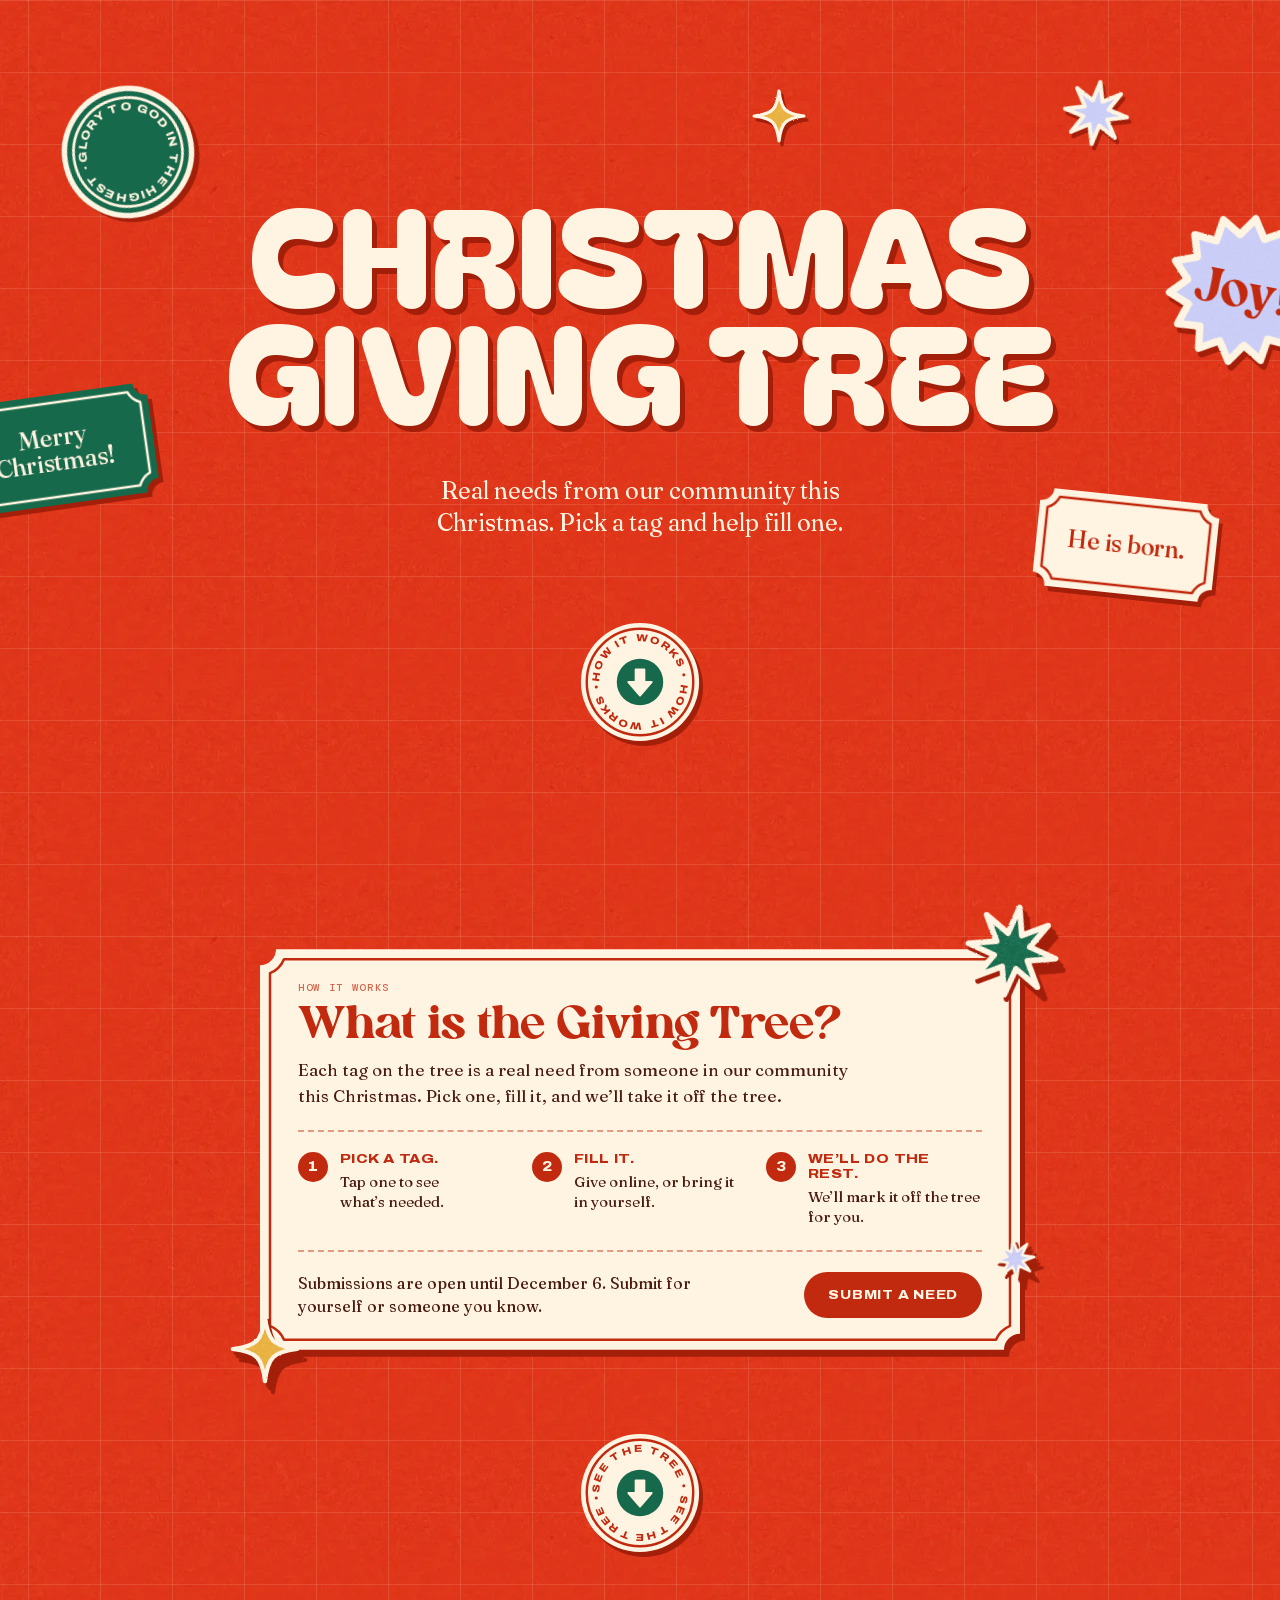
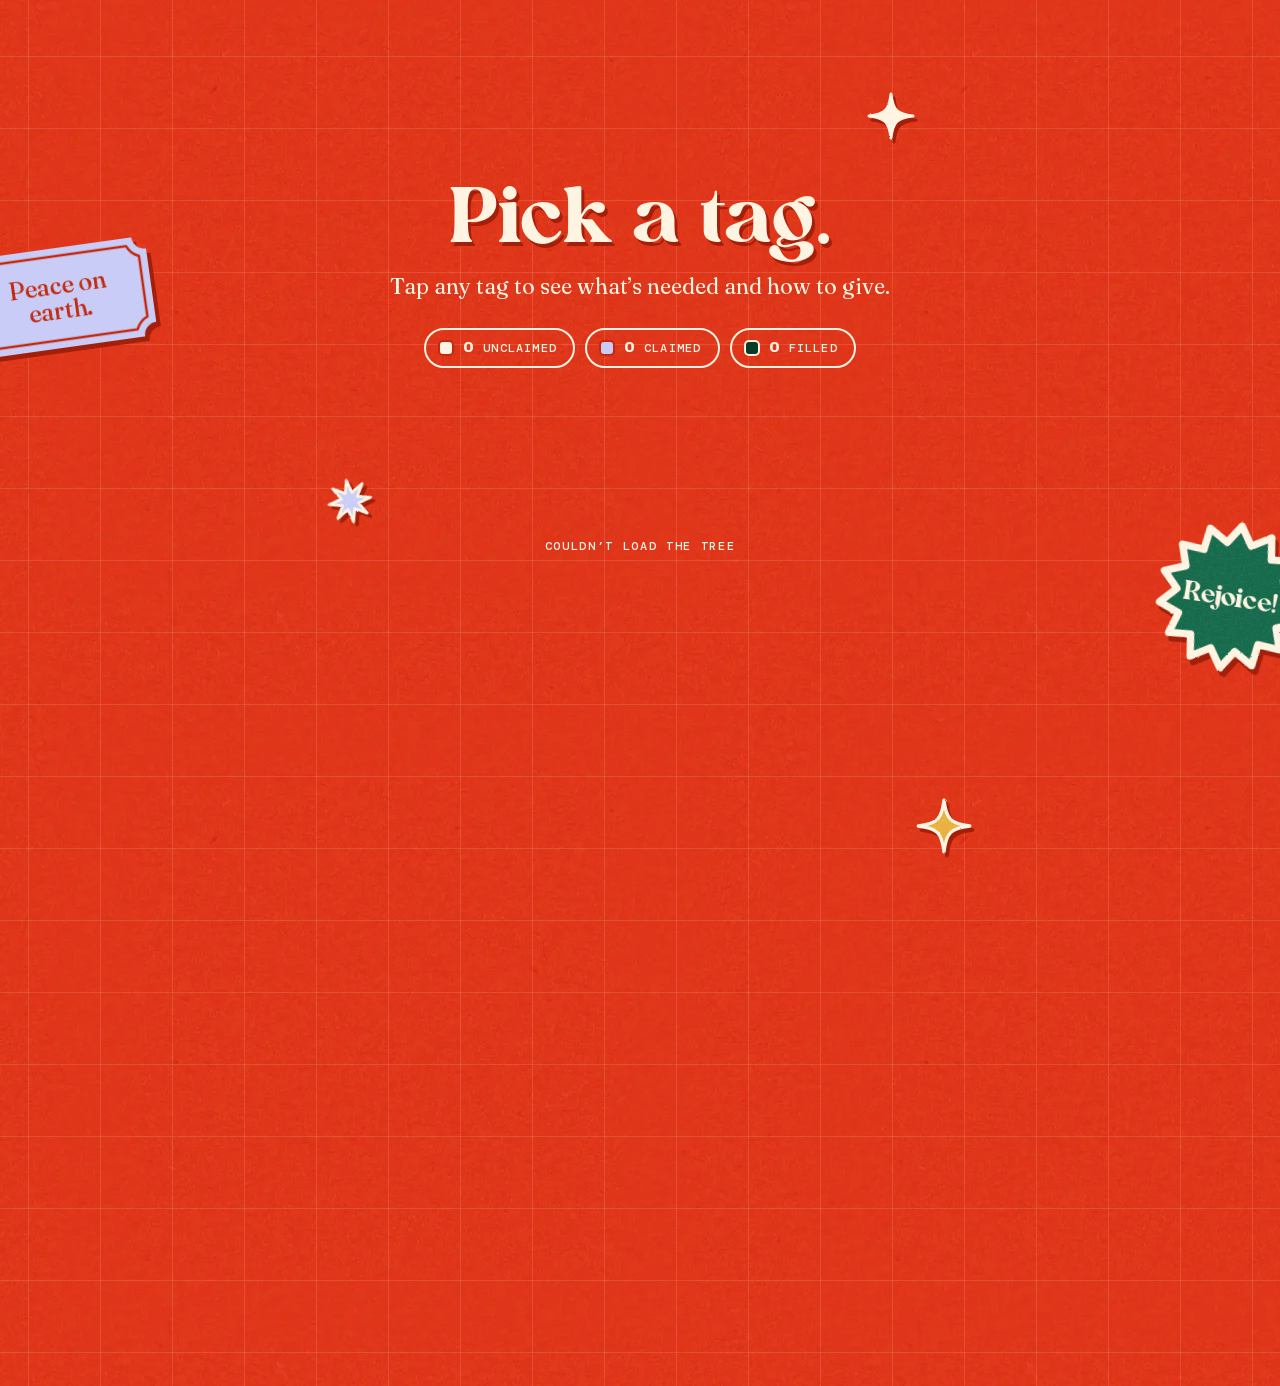
==== index.html @ 9c63b61e "TV: add a second QR code for submitting a need submit.html opens the tags view with the submission f" ====
<!doctype html>
<html lang="en">
<head>
<meta charset="utf-8">
<meta name="viewport" content="width=device-width,initial-scale=1">
<title>Christmas Giving Tree</title>
<!-- the hero's title font first, and an early handshake with the sheet's server -->
<link rel="preload" href="fonts/BagelFatOne-400.woff2" as="font" type="font/woff2" crossorigin>
<link rel="preconnect" href="https://script.google.com">
<link rel="preconnect" href="https://script.googleusercontent.com" crossorigin>
<link rel="stylesheet" href="fonts/fonts.css">
<style>
:root{
  --red:#E0361A; --red-deep:#A31F0A; --red-ink:#C22A0F;
  --cream:#FFF4E2; --lav:#C9CCF6; --gold:#E8B03E; --ink:#4A1A10;
  --pine:#17694B; --pine-lite:#2E8E65; --pine-deep:#0B3A2A;
  --display:'Bagel Fat One',system-ui,sans-serif;
  --wide:'Archivo',system-ui,sans-serif;
  --serif:'Fraunces',Georgia,serif;
  --mono:'DM Mono',ui-monospace,Menlo,monospace;
}
*{box-sizing:border-box;margin:0;padding:0}
html{background:var(--red);overflow-x:clip}
/* the paper grain is baked into the red tile, so phones don't blend a page-tall layer on every scroll */
body{position:relative;overflow-x:clip;color:var(--cream);font-family:var(--serif);-webkit-font-smoothing:antialiased;background:var(--red) url(tex/paper-red.webp) 0 0/750px 750px}
body::before{content:'';position:absolute;inset:0;pointer-events:none;
  background-image:linear-gradient(rgba(255,226,200,.14) 1px,transparent 1px),linear-gradient(90deg,rgba(255,226,200,.14) 1px,transparent 1px);
  background-size:72px 72px;background-position:center top}
button{font:inherit;color:inherit}
.lede,.sec-head .help,.how h2,.card h2{text-wrap:balance}
.how>p,.ask p,.card p,.steps p{text-wrap:pretty}
.wrap{position:relative;z-index:1;max-width:980px;margin:0 auto;padding:22px 16px 40px}

/* header */
.sec{display:flex;flex-direction:column;justify-content:center;min-height:var(--sec,720px)}
/* the strip under the site header when the next section is in place stays clear of this section's arrow */
#s1,#s2{padding-bottom:72px}
.tree-sec{min-height:0;justify-content:flex-start;padding-top:clamp(56px,10vh,96px);padding-bottom:clamp(80px,14vh,150px)}
.head{position:relative;text-align:center;padding:0}
.hero{padding-top:clamp(84px,12vh,128px);min-height:calc(var(--sec,720px) + 36px)}   /* the first screen, less a peek of the next */
.title{position:relative;display:inline-block}
h1{font:400 clamp(54px,11vw,136px)/.86 var(--display);letter-spacing:.005em;text-transform:uppercase;text-shadow:5px 6px 0 var(--red-deep)}
h1 > span{display:block}
.lede{max-width:540px;margin:clamp(30px,5vh,48px) auto 0;font:400 24px/1.35 var(--serif);font-variation-settings:'opsz' 36;color:var(--cream)}
.bar{display:flex;flex-wrap:wrap;gap:10px;justify-content:center;align-items:center;margin:0 0 6px}
.chips{display:flex;flex-wrap:wrap;justify-content:center;gap:10px}
.chip{display:inline-flex;align-items:center;gap:9px;height:40px;padding:0 16px 0 12px;border-radius:999px;
  border:2px solid var(--cream);background:transparent;cursor:pointer;
  font:500 12px/1 var(--mono);letter-spacing:.1em;text-transform:uppercase;transition:background .15s,color .15s}
.chip b{font:800 15px/1 var(--wide);font-stretch:110%;letter-spacing:0;font-variant-numeric:tabular-nums}
.chip i{width:16px;height:16px;border-radius:5px;border:2px solid var(--red-ink);background:var(--cream)}
.chip i.claimed{background:var(--lav)}
.chip i.filled{background:var(--pine-deep);border-color:var(--cream)}
.chip[aria-pressed=true]{background:var(--cream);color:var(--red-ink)}
.chip[aria-pressed=true] i.filled{border-color:var(--cream)}
.chip:focus-visible,.tag:focus-visible,.btn:focus-visible,.x:focus-visible{outline:3px solid var(--lav);outline-offset:3px}

.how{position:relative;max-width:760px;margin:0 auto;padding:34px 38px 32px;color:var(--ink);background-size:100% 100%;filter:drop-shadow(5px 7px 0 var(--red-deep))}
.how .eyebrow{font:500 10.5px/1 var(--mono);letter-spacing:.16em;text-transform:uppercase;color:var(--red-ink);opacity:.7}
.how h2{margin:12px 0 10px;font:400 clamp(32px,7.5vw,46px)/.9 'Allenoire',var(--display);letter-spacing:-.01em;font-variant-ligatures:none;color:var(--red-ink)}
.how>p{max-width:560px;font:400 17px/1.5 var(--serif);font-variation-settings:'opsz' 18}
.steps{list-style:none;display:grid;grid-template-columns:repeat(3,1fr);gap:18px;margin-top:22px;padding-top:20px;border-top:2px dashed rgba(194,42,15,.45)}
.ask{display:flex;align-items:center;justify-content:space-between;gap:20px;margin-top:22px;padding-top:20px;border-top:2px dashed rgba(194,42,15,.45)}
.ask p{max-width:430px;font:400 16px/1.4 var(--serif);font-variation-settings:'opsz' 16}
.steps li{display:flex;gap:12px;align-items:flex-start}
.steps b{flex:none;width:30px;height:30px;border-radius:50%;display:grid;place-items:center;background:var(--red-ink);color:var(--cream);font:800 14px/1 var(--wide);font-stretch:112%}
.steps h3{font:800 13px/1.15 var(--wide);font-stretch:118%;letter-spacing:.03em;text-transform:uppercase;color:var(--red-ink)}
.steps p{margin-top:5px;font:400 15px/1.35 var(--serif);font-variation-settings:'opsz' 14}
.next{display:block;flex:none;width:124px;height:124px;margin:clamp(44px,9vh,92px) auto 0;padding:0;border:0;border-radius:50%;background:none;cursor:pointer;
  filter:drop-shadow(4px 5px 0 var(--red-deep));transition:transform .25s cubic-bezier(.3,1.6,.5,1)}
.next:hover{transform:scale(1.07) rotate(-4deg)}
.next:focus-visible{outline:3px solid var(--lav);outline-offset:5px}
.next svg{display:block;width:100%;height:100%;overflow:visible}
.next .ring{transform-box:view-box;transform-origin:50% 50%;animation:spin 26s linear infinite}
.next .dn{animation:bob 1.6s ease-in-out infinite alternate}
.next text{font-family:var(--wide);font-weight:800;font-stretch:118%;font-size:10.5px;letter-spacing:.08em;fill:var(--red-ink)}
@keyframes bob{from{transform:translateY(-3px)}to{transform:translateY(4px)}}
@keyframes spin{to{transform:rotate(360deg)}}
@media (prefers-reduced-motion:reduce){.next .ring,.next .dn{animation:none}}
.sec-head{text-align:center;margin-bottom:26px}
.sec-head .help{margin-top:14px;font:400 22px/1.35 var(--serif);font-variation-settings:'opsz' 30;color:var(--cream)}
.sec-head h2{font:400 clamp(46px,8.4vw,78px)/.9 'Allenoire',var(--display);color:var(--cream);text-shadow:3px 4px 0 var(--red-deep);font-variant-ligatures:common-ligatures}
.bar{margin:0 0 30px}
.pill-btn{border:0;cursor:pointer;font:inherit;display:inline-flex;align-items:center;justify-content:center;height:46px;padding:0 24px;border-radius:999px;background:var(--red-ink);color:var(--cream);text-decoration:none;white-space:nowrap;
  font-family:var(--wide);font-weight:800;font-stretch:118%;font-size:12.5px;letter-spacing:.06em;text-transform:uppercase;transition:transform .15s}
.pill-btn:hover{transform:translateY(-1px)}
.pill-btn:focus-visible{outline:3px solid var(--red-ink);outline-offset:3px}
.sec{position:relative}
.stk{position:absolute;z-index:3;pointer-events:none;--k:1;transform:rotate(var(--r,0deg)) scale(var(--k));animation:floaty var(--fd,7s) ease-in-out var(--fl,0s) infinite alternate;filter:drop-shadow(4px 5px 0 var(--red-deep))}
.stk.tk{text-transform:none;text-shadow:none;display:flex;align-items:center;justify-content:center;text-align:center;padding:0 24px;background-size:100% 100%;color:var(--red-ink);
  font:500 25px/1.02 var(--serif);font-variation-settings:'opsz' 72;letter-spacing:-.01em}
.stk svg{display:block;overflow:visible}
.stk.b text{font-family:'Allenoire',var(--display);font-size:46px;text-anchor:middle}
.stk.c text{font-family:var(--wide);font-weight:800;font-stretch:118%;font-size:12.5px;letter-spacing:.06em}
.stk.s8,.stk.s4{animation-name:twinkle;filter:drop-shadow(3px 4px 0 var(--red-deep))}
.stk.s8 svg,.stk.s4 svg{width:var(--w);height:var(--w)}
@keyframes twinkle{from{transform:rotate(calc(var(--r,0deg) - 8deg)) scale(calc(var(--k) * .9))}to{transform:rotate(calc(var(--r,0deg) + 8deg)) scale(var(--k))}}
@keyframes floaty{from{transform:rotate(calc(var(--r,0deg) - 2.2deg)) scale(var(--k))}to{transform:rotate(calc(var(--r,0deg) + 2.2deg)) scale(var(--k))}}
/* collage around the title, positioned against the title block */
.k-merry{left:-13%;bottom:-66%}
.k-glory{left:-22%;top:6%}
.k-sp1{right:-6%;top:-50%}
.k-sp2{right:30%;top:-44%}
.k-born{right:-12%;bottom:-64%}
.k-joy{right:-20%;bottom:-36%}
.k-h1{right:-40px;top:-46px}
.k-h2{left:-30px;bottom:-34px}
.k-h3{right:-16px;bottom:70px}
.k-t1{right:21%;top:-6px}
.k-t2{left:17%;top:380px}
.k-t3{right:15%;top:700px}
.k-peace{left:3%;top:150px}
.k-rejoice{right:5%;top:420px}
@media (max-width:1239px){.title .stk{--k:.78}.k-glory{left:-19%}.k-joy{right:-23%}}
/* wide screens: stickers run off the edges of the page */
@media (min-width:1240px){
  .k-merry{left:calc(50% - 50vw - 46px);top:auto;bottom:-34%}
  .k-glory{left:calc(50% - 50vw + 60px);top:-46%}
  .k-sp1{right:calc(50% - 50vw + 150px);top:-48%}
  .k-joy{right:calc(50% - 50vw - 42px);top:8%;bottom:auto}
  .k-born{right:calc(50% - 50vw + 64px);bottom:-72%}
  .k-peace{left:calc(50% - 50vw - 34px)}
  .k-rejoice{right:calc(50% - 50vw - 30px)}
}
@media (min-width:1600px){.stk{--k:1.18}}
@media (max-width:879px){.stk.wide{display:none}}
.stk.mo{display:none}
/* phones and tablets: shapes only around the title (the word stickers crowd the intro below ~1240px),
   and the arrow sits at the foot of the screen */
@media (max-width:1239px){
  .title .stk:not(.mo){display:none} .stk.mo{display:block;--k:1}
  .hero{padding-top:84px;justify-content:flex-start}
  .hero .head{margin:auto 0;padding-bottom:8px}
  .hero .next{margin:32px auto 14px}
  .p-star{right:-30px;top:-92px}
  .p-spark{left:0;top:-58px}
  .p-burst{left:-58px;bottom:76px}     /* level with the arrow, half off the left edge */
  .p-glint{right:14px;bottom:172px}
  .p-dot{right:74px;bottom:98px}
}
@media (max-width:620px){
  .stk{--k:.6}.stk:not(.m){display:none}
  .stk.mo{display:block;--k:1}
}
@media (prefers-reduced-motion:reduce){.stk{animation:none}}
/* stage */
.stage{position:relative;margin:0 auto;width:100%}
@media (min-width:1040px){.stage{width:min(1240px,100vw - 48px);margin-left:calc(50% - min(620px,50vw - 24px))}}
.lg .tag .in{padding:15px 20px 11px}
.lg .tag .txt{padding:0 22px}
.lg .tag .amt{font-size:14px;padding:6px 11px;right:-14px;top:-15px}
.stage svg.tree{position:absolute;inset:0;overflow:visible;filter:drop-shadow(6px 8px 0 var(--red-deep))}
.load{position:absolute;left:0;right:0;top:140px;text-align:center;font:500 12px var(--mono);letter-spacing:.14em;text-transform:uppercase}
.load.empty{top:60%;left:50%;right:auto;translate:-50% 0;width:max-content;max-width:86%;padding:12px 22px 10px;border-radius:999px;background:var(--cream);color:var(--red-ink);box-shadow:4px 5px 0 var(--red-deep);
  font:400 clamp(20px,3.4vw,28px)/1.05 'Allenoire',var(--display);letter-spacing:0;text-transform:none;font-variant-ligatures:none}
.tag{position:absolute;z-index:2;width:var(--tw);height:var(--th);border:0;background:none center/100% 100% no-repeat;cursor:pointer;
  color:var(--red-ink);text-align:center;
  transform-origin:50% calc(var(--hang) * -1);transform:rotate(var(--rot));
  animation:sway var(--dur) ease-in-out var(--delay) infinite alternate;
  filter:drop-shadow(0 3px 0 rgba(6,36,24,.5));transition:opacity .25s,filter .25s}
.tag::before{content:'';position:absolute;left:50%;bottom:100%;width:2px;height:var(--hang);margin-left:-1px;background:var(--cream)}
.tag::after{content:'';position:absolute;left:50%;bottom:calc(100% + var(--hang) - 4px);width:8px;height:8px;margin-left:-4px;border-radius:50%;background:var(--cream)}
.tag .in{position:absolute;inset:0;display:flex;flex-direction:column;padding:13px 17px 10px}
.sm .tag .in{padding:11px calc(12px + var(--or,0px)) 8px calc(12px + var(--ol,0px))}   /* --ol/--or: how far a tag runs off the screen */
.sm .tag .txt{font-stretch:108%;padding:0 14px}
.tag .meta{display:flex;justify-content:space-between;font:500 var(--mf)/1 var(--mono);letter-spacing:.1em;text-transform:uppercase}
.tag .txt{position:absolute;inset:0;display:flex;align-items:center;justify-content:center;padding:0 18px;
  font-family:var(--wide);font-weight:800;font-stretch:118%;font-size:var(--fs);line-height:1.12;text-transform:uppercase}
.tag .txt span{display:-webkit-box;-webkit-line-clamp:3;-webkit-box-orient:vertical;overflow:hidden}
.tag.filled{color:var(--cream)}
.tag.filled .txt span{color:rgba(255,244,226,.72);text-decoration:line-through;text-decoration-thickness:2px;text-decoration-color:var(--cream)}   /* dimmed words under a solid strike: clearly crossed off, still readable */
.tag:hover,.tag:focus-visible{animation:none;transform:rotate(0) scale(1.06);z-index:4;filter:drop-shadow(0 6px 0 rgba(6,36,24,.5))}
.stage[data-f] .tag{opacity:.3}
.stage[data-f=open] .tag.open,.stage[data-f=claimed] .tag.claimed,.stage[data-f=filled] .tag.filled{opacity:1}
@keyframes sway{from{transform:rotate(calc(var(--rot) - 1.8deg))}to{transform:rotate(calc(var(--rot) + 1.8deg))}}
@media (prefers-reduced-motion:reduce){.tag{animation:none}}

/* motion: first-view reveals. translate/scale are separate from transform, so they stack with the
   stickers' float, the tags' sway and the hover lifts instead of replacing them. */
.rv{opacity:0;translate:0 22px;
  transition:opacity .7s cubic-bezier(.2,.7,.2,1) var(--d,0s),translate .9s cubic-bezier(.16,1,.3,1) var(--d,0s),scale .7s cubic-bezier(.3,1.45,.5,1) var(--d,0s)}
.rv.pop{translate:none;scale:.55}
.rv.in{opacity:1;translate:0 0;scale:1}
.tag.rv{transition:opacity .45s ease var(--d,0s),scale .6s cubic-bezier(.3,1.5,.5,1) var(--d,0s),filter .25s}
.next.rv{transition:opacity .6s ease var(--d,0s),scale .8s cubic-bezier(.3,1.5,.5,1) var(--d,0s),transform .25s cubic-bezier(.3,1.6,.5,1)}
.chip.rv{transition:opacity .5s ease var(--d,0s),translate .7s cubic-bezier(.16,1,.3,1) var(--d,0s),background .15s,color .15s}
.stage svg.tree.rv{translate:0 40px;transition:opacity 1s ease,translate 1.2s cubic-bezier(.16,1,.3,1)}
/* presses: a quick give under the finger */
.btn,.pill-btn,.chip,.memo button,.cal .d,.seg span{transition:transform .18s cubic-bezier(.3,1.6,.5,1),background .15s,color .15s,border-color .15s}
.btn:active,.pill-btn:active,.chip:active,.memo button:active{transform:scale(.97)}
.cal .d:not([disabled]):active{transform:scale(.9)}
.tag:active{scale:.97}
.memo.done .ml,.memo.done button{animation:tick .4s cubic-bezier(.3,1.6,.5,1)}
@keyframes tick{0%{transform:scale(.9)}60%{transform:scale(1.06)}100%{transform:scale(1)}}
/* the card pops in and eases out */
dialog[open] .card{animation:cardIn .46s cubic-bezier(.2,1.3,.4,1) both}
dialog[open]::backdrop{animation:dimIn .3s ease both}
dialog.out .card{animation:cardOut .17s ease-in both}
dialog.out::backdrop{animation:dimOut .17s ease-in both}
@keyframes cardIn{from{opacity:0;transform:translateY(16px) scale(.92)}}
@keyframes cardOut{to{opacity:0;transform:translateY(8px) scale(.96)}}
@keyframes dimIn{from{opacity:0}}
@keyframes dimOut{to{opacity:0}}
@media (prefers-reduced-motion:reduce){dialog[open] .card,dialog.out .card,dialog[open]::backdrop,dialog.out::backdrop{animation:none}}

/* modal */
dialog.fixed{position:fixed;top:50% !important;transform:translate(-50%,-50%)}
dialog{position:absolute;inset:auto;margin:0;left:50%;transform:translateX(-50%);width:min(100vw,480px);max-width:none;max-height:var(--mh,calc(100vh - 20px));overflow-y:auto;overscroll-behavior:contain;padding:20px;
  border:0;background:transparent;color:var(--ink)}
dialog::backdrop{background:rgba(96,14,2,.6)}
.card:focus{outline:none}
.card{position:relative;padding:36px 34px 32px;background-size:100% 100%;filter:drop-shadow(6px 8px 0 var(--red-deep))}
/* a light kraft grain on the pop-up card, cut to the ticket shape and kept under the text */
.card::before{content:'';position:absolute;inset:0;z-index:-1;pointer-events:none;mix-blend-mode:multiply;opacity:.2;
  background:url(tex/paper.webp) 0 0/700px 700px,#C99A62;background-blend-mode:soft-light;
  -webkit-mask:var(--tk) 0 0/100% 100% no-repeat;mask:var(--tk) 0 0/100% 100% no-repeat}
.card .top{display:flex;justify-content:space-between;align-items:center;font:500 10px/1 var(--mono);letter-spacing:.14em;text-transform:uppercase;color:var(--red-ink);opacity:.6}
.card .st.filled{color:var(--pine)}
.card h2 .amt{display:inline-block;vertical-align:.22em;margin-left:.15em;padding:.32em .6em;border-radius:999px;background:var(--red-ink);color:var(--cream);font:800 .38em/1 var(--wide);font-stretch:112%;letter-spacing:.02em;white-space:nowrap}
.card h2{margin:14px 0 10px;font:400 clamp(30px,8vw,42px)/.88 'Allenoire',var(--display);letter-spacing:-.01em;font-variant-ligatures:none;color:var(--red-ink)}
.card p{font:400 17px/1.5 var(--serif);font-variation-settings:'opsz' 18}
.actions{display:grid;gap:10px;margin-top:24px}
.btn{display:flex;align-items:center;justify-content:center;height:50px;border-radius:999px;border:2px solid var(--red-ink);
  font-family:var(--wide);font-weight:800;font-stretch:118%;font-size:13px;letter-spacing:.06em;text-transform:uppercase;text-decoration:none;cursor:pointer}
.btn.primary{background:var(--red-ink);color:var(--cream)}
.btn.ghost{background:transparent;color:var(--red-ink)}
.btn:hover{transform:translateY(-1px)}
.f{display:grid;gap:14px}
.card > .f{margin-top:18px}
.f .lead{font:400 16px/1.45 var(--serif);color:var(--ink)}
.f label{display:grid;gap:7px;font:500 10.5px/1 var(--mono);letter-spacing:.12em;text-transform:uppercase;color:var(--red-ink)}
.f .opt{opacity:.6;letter-spacing:.08em}
.f input:not([type=radio]),.f textarea{width:100%;padding:11px 13px;border:2px solid rgba(194,42,15,.32);border-radius:12px;background:#FFFBF4;color:var(--ink);
  font:400 17px/1.35 var(--serif);letter-spacing:0;text-transform:none;transition:border-color .15s,box-shadow .15s}
.f input::placeholder,.f textarea::placeholder{color:rgba(74,26,16,.42)}
.f input:focus,.f textarea:focus{outline:none;border-color:var(--red-ink);box-shadow:0 0 0 3px rgba(194,42,15,.14)}
.f textarea{resize:vertical;min-height:80px}
.seg{border:0;padding:0;margin:0;display:flex;flex-wrap:wrap;gap:8px}
.seg legend{width:100%;margin-bottom:7px;font:500 10.5px/1 var(--mono);letter-spacing:.12em;text-transform:uppercase;color:var(--red-ink)}
.seg label{display:block;cursor:pointer}
.seg input{position:absolute;opacity:0;pointer-events:none}
.seg span{display:inline-flex;align-items:center;height:40px;padding:0 16px;border:2px solid rgba(194,42,15,.32);border-radius:999px;
  font-family:var(--wide);font-weight:800;font-stretch:112%;font-size:12px;letter-spacing:.05em;text-transform:uppercase;color:var(--red-ink)}
.seg input:checked + span{background:var(--red-ink);border-color:var(--red-ink);color:var(--cream)}
.seg input:focus-visible + span{outline:3px solid var(--lav);outline-offset:2px}
.cal-wrap{display:grid;gap:7px}
.cal-l{font:500 10.5px/1 var(--mono);letter-spacing:.12em;text-transform:uppercase;color:var(--red-ink)}
.cal{padding:12px 12px 10px;border:2px solid rgba(194,42,15,.32);border-radius:14px;background:#FFFBF4}
.cal-h{display:flex;align-items:center;justify-content:space-between;margin-bottom:8px}
.cal-h b{font-family:var(--wide);font-weight:800;font-stretch:112%;font-size:13px;letter-spacing:.05em;text-transform:uppercase;color:var(--red-ink)}
.cal .nav{width:34px;height:34px;border-radius:50%;border:0;background:rgba(194,42,15,.1);color:var(--red-ink);font:400 22px/1 var(--serif);cursor:pointer}
.cal .nav[disabled]{opacity:.25;cursor:default}
.cal-g{display:grid;grid-template-columns:repeat(7,1fr);gap:4px;text-align:center}
.cal-g i{font:500 10px/1 var(--mono);letter-spacing:.1em;color:rgba(74,26,16,.5);padding:4px 0 6px;font-style:normal}
.cal .d{height:36px;border-radius:10px;border:0;background:transparent;color:var(--ink);font:500 15px/1 var(--serif);cursor:pointer;position:relative}
.cal .d:not([disabled]){background:rgba(194,42,15,.08);color:var(--red-ink);font-weight:600}
.cal .d:not([disabled]):hover{background:rgba(194,42,15,.18)}
.cal .d.sun:not([disabled])::after{content:'';position:absolute;left:50%;bottom:4px;width:4px;height:4px;margin-left:-2px;border-radius:50%;background:var(--pine)}
.cal .d[disabled]{color:rgba(74,26,16,.25);cursor:default}
.cal .d.sel{background:var(--red-ink) !important;color:var(--cream) !important}
.cal .d.sel::after{background:var(--cream) !important}
.cal .d:focus-visible,.cal .nav:focus-visible{outline:3px solid var(--lav);outline-offset:1px}
.cal-s{margin-top:10px;font:400 14.5px/1.35 var(--serif);color:var(--ink);text-align:center}
.cal-s b{color:var(--red-ink)}
.hp{position:absolute;left:-9999px;width:1px;height:1px;opacity:0}
.err{font:500 15px/1.4 var(--serif);color:var(--red-ink)}
.btn[disabled]{opacity:.65;cursor:progress}
button.btn{width:100%;font-family:var(--wide)}
.done-note{display:grid;gap:6px;padding:14px 16px;border-radius:16px;background:rgba(23,105,75,.1);border:2px solid var(--pine);color:var(--pine);font:400 16px/1.4 var(--serif)}
.done-note.claimed{background:rgba(201,204,246,.45);border-color:#8E93D6;color:var(--red-ink)}
.done-note b{font-family:var(--wide);font-weight:800;font-stretch:112%;font-size:14px;letter-spacing:.04em;text-transform:uppercase}
.memo{display:flex;align-items:center;justify-content:space-between;gap:12px;padding:12px 12px 12px 16px;border-radius:16px;border:2px dashed var(--red-ink);background:rgba(194,42,15,.07);color:var(--red-ink)}
.memo .mt{display:flex;flex-direction:column;gap:7px;min-width:0}
.memo .ml{font:500 10.5px/1 var(--mono);letter-spacing:.14em;text-transform:uppercase}
.memo .mv{font-family:var(--wide);font-weight:800;font-stretch:112%;font-size:15px;line-height:1.2;text-transform:uppercase;user-select:all;-webkit-user-select:all}
.memo button{flex:none;height:36px;padding:0 16px;border-radius:999px;border:0;background:var(--red-ink);color:var(--cream);cursor:pointer;font:500 11px/1 var(--mono);letter-spacing:.1em;text-transform:uppercase}
.memo.done{border-style:solid;border-color:var(--pine);background:rgba(23,105,75,.1);color:var(--pine)}
.memo.done button{background:var(--pine)}
.tag .amt{position:absolute;right:-12px;top:-13px;z-index:1;padding:5px 10px;border-radius:999px;border:2px solid var(--cream);background:var(--red-ink);color:var(--cream);
  font-family:var(--wide);font-weight:800;font-stretch:112%;font-size:12.5px;line-height:1;letter-spacing:.02em;transform:rotate(6deg)}
.sm .tag .amt{font-size:10.5px;padding:4px 8px;right:-9px;top:-11px}
.tag .amt.st{font-size:10px;letter-spacing:.07em;text-transform:uppercase;padding:5px 9px 4px}
.lg .tag .amt.st{font-size:11.5px;padding:6px 11px 5px}
.sm .tag .amt.st{font-size:8.5px;padding:4px 7px 3px}
.tag .amt.claimed{background:var(--lav);color:var(--red-ink)}
.tag .amt.filled{background:var(--pine-deep);color:var(--cream)}
.note{display:flex;align-items:center;justify-content:center;gap:8px;height:50px;border-radius:999px;border:2px dashed var(--red-ink);
  color:var(--red-ink);font:500 12px/1 var(--mono);letter-spacing:.14em;text-transform:uppercase}
.x{position:absolute;top:-10px;right:-10px;z-index:2;width:42px;height:42px;border-radius:50%;border:3px solid var(--cream);background:var(--red-ink);color:var(--cream);cursor:pointer;display:grid;place-items:center}
.x svg{width:16px;height:16px}

@media (max-width:620px){
  /* vh inside the embed means the whole frame's height, so phones get fixed spacing instead */
  h1{font-size:clamp(44px,14.4vw,90px)}
  .lede{margin-top:28px}
  .next{margin-top:48px}
  .tree-sec{padding-top:64px;padding-bottom:104px}
  .sm .tag .txt{padding:0 calc(16px + var(--or,0px)) 0 calc(16px + var(--ol,0px))}
  .sm .tag.off-r .amt{right:calc(var(--or) + 4px)}   /* a tag running off the right edge pulls its chip back on screen */
  .wrap{padding:16px 10px 32px}
  .chips,.bar{gap:6px}
  .chip{height:34px;padding:0 10px 0 8px;gap:6px;font-size:10px;letter-spacing:.08em}
  .chip b{font-size:14px}
  .card{padding:34px 26px 28px}
  .how{padding:26px 22px 22px}
  /* phones: the card and its arrow fit one screen. The intro line repeats the hero and the steps, so it goes. */
  .how>p{display:none}
  .how h2{margin-bottom:0}
  .steps{margin-top:18px;padding-top:16px;gap:12px}
  .ask{margin-top:18px;padding-top:16px;gap:12px}
  #s2 .next{width:92px;height:92px;margin-top:28px}
  .next{width:104px;height:104px}
  .sec-head{margin-bottom:20px}
  .lede{font-size:20px;max-width:320px}
  .sec-head .help{font-size:19px}
  .bar{margin-bottom:24px}
  .steps{grid-template-columns:1fr;gap:14px}
  .ask{flex-direction:column;align-items:flex-start;gap:14px}
  .how>p{font-size:16px}
  .ask p{font-size:15px}
  .steps p{font-size:14.5px}
}

/* ───────── Tags only (?pick): straight to the tree ───────── */
html.pick #s1,html.pick #s2{display:none}
html.pick .tree-sec{padding-top:40px}

/* ───────── TV display (?tv): QR + title on top, the tree filling a portrait screen ───────── */
.tvhead{display:none}
html.tv,html.tv body{height:100%;overflow:hidden;cursor:none}
html.tv .wrap{max-width:none;height:100%;padding:0;position:relative}
html.tv #s1,html.tv #s2,html.tv .sec-head,html.tv .bar,html.tv .stk{display:none}
html.tv #s3{height:100%;display:flow-root;padding:0;overflow:visible}
html.tv .stage svg.tree.rv.in{translate:0 0}
html.tv .stage{width:1000px;margin:0;transform-origin:50% 0;pointer-events:none}   /* drawn at the large size, then scaled to fit */
html.tv .tvhead{display:flex;align-items:flex-start;gap:44px;position:absolute;top:44px;left:44px;right:44px;z-index:3}
.tvqr{flex:none;width:300px;padding:26px 26px 20px;background-size:100% 100%;filter:drop-shadow(6px 8px 0 var(--red-deep));color:var(--red-ink);text-align:center}
.tvqr svg{display:block;width:100%;height:auto}
.tvqr span{display:block;margin-top:12px;font:800 15px/1.15 var(--wide);font-stretch:118%;letter-spacing:.04em;text-transform:uppercase;white-space:nowrap}
.tvl{flex:none;width:300px}
.tvt{flex:1;min-width:0}
.tvt .tvqr{margin:20px 0 0 auto}
.tvqr[hidden]{display:none}
.tvtitle{font:400 104px/.86 var(--display);letter-spacing:.005em;text-transform:uppercase;text-shadow:5px 6px 0 var(--red-deep)}
.tvcount{display:flex;flex-direction:column;align-items:flex-start;gap:12px;margin-top:24px}
.tvcount .chip{height:48px;padding:0 20px 0 14px;font-size:14px;cursor:default}
.tvcount .chip b{font-size:20px}
/* a tag that was just claimed cheers, then settles */
.tag.just{z-index:6;animation:sway var(--dur) ease-in-out var(--delay) infinite alternate,cheer 1.1s cubic-bezier(.3,1.5,.5,1) 0s 3;
  filter:drop-shadow(0 3px 0 rgba(6,36,24,.5)) drop-shadow(0 0 26px rgba(255,244,226,.85))}
@keyframes cheer{0%,100%{scale:1}35%{scale:1.24}65%{scale:.97}}
/* ?tv&rotate: for a screen mounted on its side when the computer can't rotate its display */
html.tv.rot body{position:fixed;top:0;left:0;width:100vh;height:100vw;transform-origin:0 0;transform:rotate(90deg) translateY(-100%)}
html.tv.rot.left body{transform:rotate(-90deg) translateX(-100%)}
</style>
</head>
<body>
<main class="wrap">
  <header class="tvhead" aria-hidden="true">
    <div class="tvl"><div class="tvqr" data-link="tvLink"><div></div><span>Scan to pick a tag</span></div><div class="tvcount" id="tvcount"></div></div>
    <div class="tvt"><div class="tvtitle">Christmas<br>Giving Tree</div><div class="tvqr" data-link="tvSubmitLink" hidden><div></div><span>Scan to submit a need</span></div></div>
  </header>
  <section class="sec hero" id="s1">
    <header class="head"><div class="title" id="title"><h1><span>Christmas</span><span>Giving Tree</span></h1></div><p class="lede">Real needs from our community this Christmas. Pick a tag and help fill one.</p></header>
    <button type="button" class="next" data-next="s2" aria-label="How it works"></button>
  </section>
  <section class="sec" id="s2">
    <section class="how" id="how">
      <div class="eyebrow">How it works</div>
      <h2>What is the Giving Tree?</h2>
      <p>Each tag on the tree is a real need from someone in our community this Christmas. Pick one, fill it, and we&rsquo;ll take it off the tree.</p>
      <ol class="steps">
        <li><b>1</b><div><h3>Pick a tag.</h3><p>Tap one to see what&rsquo;s needed.</p></div></li>
        <li><b>2</b><div><h3>Fill it.</h3><p>Give online, or bring it in yourself.</p></div></li>
        <li><b>3</b><div><h3>We&rsquo;ll do the rest.</h3><p>We&rsquo;ll mark it off the tree for you.</p></div></li>
      </ol>
      <div class="ask">
        <p id="ask-line"></p>
        <span id="submit"></span>
      </div>
    </section>
    <button type="button" class="next" data-next="s3" aria-label="See the tree"></button>
  </section>
  <section class="sec tree-sec" id="s3">
    <div class="sec-head"><h2>Pick a tag.</h2><p class="help">Tap any tag to see what&rsquo;s needed and how to give.</p></div>
    <div class="bar" id="bar"></div>
    <section class="stage" id="stage"></section>
  </section>
</main>
<dialog id="dlg" aria-label="Tag details"><div class="card" id="card" tabindex="-1"></div></dialog>

<script>
// ?tv turns this page into the Sunday TV display (add &rotate, or &rotate=left for the other way, if the screen is on its side but the computer isn't)
const TV=/[?&]tv\b/.test(location.search);
// ?pick opens straight on the tree (no intro), for people arriving from a QR code
// ?pick opens straight on the tags; ?submit does the same with the submission form open on top
const SUBMIT=/[?&]submit\b/.test(location.search);
if(SUBMIT||/[?&]pick\b/.test(location.search)) document.documentElement.classList.add('pick');
if(TV) document.documentElement.classList.add('tv'), /[?&]rotate\b/.test(location.search)&&document.documentElement.classList.add('rot'), /[?&]rotate=left\b/.test(location.search)&&document.documentElement.classList.add('left');
/* ───────── Config ───────── */
const CONFIG = {
  // Google Sheet → File → Share → Publish to web → CSV. Leave '' to show the sample tags.
  sheetCsvUrl: 'https://docs.google.com/spreadsheets/d/e/2PACX-1vRT575TUd7s-eMK0fpWyMF3u0Xh8G0BZyLwrmEzrQjLimq8WJ6dJUwsB2z9B5IrDqsJVIY-8GcduRg6/pub?gid=1894805478&single=true&output=csv',
  // Where people submit a need (Nucleus form). Hidden if ''.
  submitUrl: 'https://launcher.nucleus.church/flow/470fa671d4f77db482be?nucleuslauncher=openflow&nlflow=470fa671d4f77db482be',
  // "Bring it in person" form (opened as-is). Falls back to contactEmail. Button hidden if both ''.
  pledgeUrl: 'https://launcher.nucleus.church/flow/47e8915ed7cf505f787d?nucleuslauncher=openflow&nlflow=47e8915ed7cf505f787d',
  // Online giving page (new tab). The sheet's amount becomes ?default_amount=. The card shows a copyable memo line. Hidden if ''.
  giveUrl: 'https://oceanside.churchcenter.com/giving/to/alms-benevolence',
  contactEmail: '',
  // Google Apps Script web app (apps-script/Code.gs). When set, the tree reads from it and
  // "Submit a need" / "I'll bring it" become forms that write straight into the sheet.
  apiUrl: 'https://script.google.com/macros/s/AKfycbw0KhxHDvDLN_1A3ahRYKonqBuy08A5mmUkbWf687BYn-Zt9x5-L08Rr5b1gMm9jTUR_Q/exec',
  // Shown after someone claims a tag to bring in person. Leave '' to skip.
  dropoffNote: '',
  // Drop-off calendar: weekdays 0=Sun…6=Sat. Weekday drop-off hours, and the last day gifts can come in.
  dropoffDays: [0,2,3,4,5],
  dropoffHours: '8:30am – 4:00pm',
  dropoffLast: '2026-12-13',   // YYYY-MM-DD, last day gifts can come in. After it, "I'll bring it" is hidden.
  submitBy: '2026-12-06',      // YYYY-MM-DD, last day to submit a need. After it, the form closes.
  refreshMinutes: 5,
  // TV display: where the QR code sends people, and how often it checks the sheet for claims (seconds)
  tvLink: 'https://givingtree.oceansidechurch.ca/pick.html',   // opens straight on the tags
  tvSubmitLink: 'https://givingtree.oceansidechurch.ca/submit.html',   // opens straight on the submission form
  tvRefreshSeconds: 15,
};

/* Sheet columns: id, need, details, for, amount, status
   status: open | claimed | filled   (removed / hidden / blank-need rows are not shown) */
const SAMPLE = [
  {id:1, need:'Gifts for my 3 kids', details:'Two boys (6 and 9) and a girl (4). Toys, books or art supplies they would enjoy.', for:'Family of 4', status:'open'},
  {id:2, need:"Winter boots, women's 9", details:'Waterproof and warm. Needed for work and walking the kids to school.', for:'Single mom', status:'open'},
  {id:3, need:'Grocery gift card', details:'Help getting through the holidays and the January stretch.', for:'Family of 5', amount:'100', status:'claimed'},
  {id:4, need:'Warm coat, teen boy', details:'Size men’s medium. Outgrew last year’s.', for:'Family of 3', status:'open'},
  {id:5, need:'Diapers & wipes', details:'Size 4 diapers and a few packs of wipes.', for:'New parents', status:'filled'},
  {id:6, need:'Space heater', details:'The bedroom gets very cold at night.', for:'Senior', status:'open'},
  {id:7, need:'Bus pass for January', details:'A monthly pass to get to work without missing shifts.', for:'Young adult', amount:'75', status:'open'},
  {id:8, need:'Christmas dinner groceries', details:'Turkey and all the fixings for a family of six.', for:'Family of 6', status:'claimed'},
  {id:9, need:'Help with a car repair', details:'Brakes need work before the roads get icy.', for:'Family of 4', amount:'300', status:'open'},
  {id:10, need:'Art kit, 8-year-old', details:'Markers, paper and paint for a kid who draws all day.', for:'Family of 3', status:'open'},
  {id:11, need:'Phone bill help', details:'One month covered keeps a job-search line open.', for:'Job seeker', amount:'60', status:'open'},
  {id:12, need:'Baby clothes, 6–12 mo', details:'Sleepers and warm layers for a winter baby.', for:'New parents', status:'filled'},
  {id:13, need:'Bike for a 10-year-old', details:'Helmet too, if possible.', for:'Family of 4', status:'open'},
  {id:14, need:'Warm blankets', details:'Two or three big ones for a drafty apartment.', for:'Senior', status:'open'},
  {id:15, need:'School supplies', details:'Backpack, binders and pens for the new term.', for:'Family of 3', status:'filled'},
  {id:16, need:'Winter tires', details:'A set of four so work commutes stay safe.', for:'Family of 4', amount:'600', status:'open'},
  {id:17, need:'Slippers & socks', details:'Warm ones, for everyone in the house.', for:'Family of 5', status:'open'},
  {id:18, need:'Board game night', details:'A game the whole family can play together.', for:'Family of 4', status:'open'},
  {id:19, need:'Laundry & cleaning supplies', details:'Soap, detergent and basics to restock.', for:'Single dad', status:'claimed'},
  {id:20, need:'Gas card', details:'Covers a few weeks of driving to work.', for:'Family of 2', amount:'50', status:'open'},
  {id:21, need:'Stocking stuffers, 2 teens', details:'Small things — candy, earbuds, a good pair of gloves.', for:'Family of 4', status:'open'},
  {id:22, need:'A Christmas tree', details:'We would love one of our own this year.', for:'Family of 3', status:'open'},
];

/* ───────── Data ───────── */
const LABEL = {open:'Unclaimed', claimed:'Claimed', filled:'Filled'};
const STATUS_MAP = {open:'open', '':'open', claimed:'claimed', taken:'claimed', pledged:'claimed', filled:'filled', done:'filled', complete:'filled', completed:'filled'};

function parseCSV(text){
  const rows=[]; let row=[], cell='', q=false;
  for(let i=0;i<text.length;i++){
    const c=text[i];
    if(q){ if(c==='"'){ if(text[i+1]==='"'){cell+='"';i++} else q=false } else cell+=c }
    else if(c==='"') q=true;
    else if(c===','){ row.push(cell); cell='' }
    else if(c==='\n'||c==='\r'){ if(c==='\r'&&text[i+1]==='\n') i++; row.push(cell); rows.push(row); row=[]; cell='' }
    else cell+=c;
  }
  if(cell||row.length){ row.push(cell); rows.push(row) }
  return rows;
}
function normalize(list){
  return list.map((n,i)=>{
    const st=String(n.status||'').trim().toLowerCase();
    return {id:String(n.id||i+1).trim(), need:String(n.need||'').trim(), details:String(n.details||'').trim(),
            for:String(n.for||'').trim(), amount:String(n.amount||'').trim(), status:STATUS_MAP[st]}; // undefined => hidden
  }).filter(n=>n.need && n.status);
}
async function loadNeeds(){
  if(CONFIG.apiUrl){
    const r=await fetch(CONFIG.apiUrl,{cache:'no-store'});
    if(!r.ok) throw new Error(r.status);
    return normalize((await r.json()).needs||[]);
  }
  if(!CONFIG.sheetCsvUrl) return normalize(SAMPLE);
  const r=await fetch(CONFIG.sheetCsvUrl,{cache:'no-store'});
  if(!r.ok) throw new Error(r.status);
  const rows=parseCSV(await r.text()).filter(r=>r.some(c=>c.trim()));
  const head=rows.shift().map(h=>h.trim().toLowerCase());
  return normalize(rows.map(r=>Object.fromEntries(head.map((h,i)=>[h,r[i]||'']))));
}

/* ───────── Shapes ───────── */
const THEME = {
  open:   {fill:'#FFF4E2', stroke:'#C22A0F'},
  claimed:{fill:'#C9CCF6', stroke:'#C22A0F'},
  filled: {fill:'#0B3A2A', stroke:'#FFF4E2'},
};
function ticketURL(w,h,{fill,stroke,r=10,d=6,sw=2}){
  const R=r+d, k=Math.sqrt(R*R-d*d);
  const o=`M${r} 0H${w-r}A${r} ${r} 0 0 0 ${w} ${r}V${h-r}A${r} ${r} 0 0 0 ${w-r} ${h}H${r}A${r} ${r} 0 0 0 0 ${h-r}V${r}A${r} ${r} 0 0 0 ${r} 0Z`;
  const i=`M${k} ${d}H${w-k}A${R} ${R} 0 0 0 ${w-d} ${k}V${h-k}A${R} ${R} 0 0 0 ${w-k} ${h-d}H${k}A${R} ${R} 0 0 0 ${d} ${h-k}V${k}A${R} ${R} 0 0 0 ${k} ${d}Z`;
  const svg=`<svg xmlns="http://www.w3.org/2000/svg" width="${w}" height="${h}" viewBox="0 0 ${w} ${h}"><path d="${o}" fill="${fill}"/><path d="${i}" fill="none" stroke="${stroke}" stroke-width="${sw}" stroke-linejoin="round"/></svg>`;
  return `url("data:image/svg+xml,${encodeURIComponent(svg)}")`;
}
function asterisk(el,{outer='#FFF4E2',inner='#E0361A',w=24,iw=11}={}){
  const arms=[90,30,150].map(a=>{const r=a*Math.PI/180,x=Math.cos(r)*30,y=Math.sin(r)*30;return `M${50-x} ${50-y}L${50+x} ${50+y}`}).join('');
  el.innerHTML=`<path d="${arms}" stroke="${outer}" stroke-width="${w}" stroke-linecap="round" fill="none"/><path d="${arms}" stroke="${inner}" stroke-width="${iw}" stroke-linecap="round" fill="none"/>`;
}
function hash(s){let h=2166136261;for(const c of String(s)){h^=c.charCodeAt(0);h=Math.imul(h,16777619)}return h>>>0}

/* ───────── Tree layout ───────── */
function layout(items,W){
  const m=W<560;
  // phones: three tags span the widest rows and run ~12px off each edge of the screen
  const mT=Math.min(150,Math.floor((W+28)/3)), mH=Math.round(mT*.62);
  const P=m?{T:mT,H:mH,g:8,hang:22,pitch:mH+26,ledge:24,pad:20,inset:-Math.round(mT*.2),slope:.55,bot:18,fs:+(mT*.092).toFixed(1),mf:9}
         :W<1000?{T:138,H:86,g:14,hang:26,pitch:120,ledge:36,pad:26,inset:12,slope:.52,bot:22,fs:12.5,mf:9.5}
         :{T:168,H:104,g:18,hang:30,pitch:144,ledge:44,pad:32,inset:14,slope:.52,bot:26,fs:15,mf:10.5};
  const bleed=m?46:0; // on phones the tree runs past the page edges
  const y0=104, cx=W/2, maxHW=W/2+bleed-12;
  const tierH=P.hang+P.pitch+P.H+P.bot;
  const a=[],b=[];
  const ensure=j=>{while(b.length<=j){const k=b.length;b[k]=Math.min(P.slope*(k+1)*tierH+P.pad,maxHW);a[k]=k?b[k-1]-P.ledge:0}};
  const placed=[]; let idx=0, tier=0, lastRows=2;
  while(idx<items.length && tier<80){
    ensure(tier); lastRows=0;
    for(let r=0;r<2&&idx<items.length;r++){
      const off=P.hang+r*P.pitch, t=off/tierH;
      const hw=Math.min(a[tier]+(b[tier]-a[tier])*t-P.inset, W/2+(m?22:-4)); // only phones let tags off the page
      const cap=Math.max(Math.floor((2*hw+P.g)/(P.T+P.g)),tier>2?1:0);
      const n=Math.min(cap,items.length-idx);
      if(n) lastRows=r+1;
      for(let i=0;i<n;i++){
        const item=items[idx++], h=hash(item.id);
        const jit=[0,7,3,10,5][h%5];
        placed.push({item, x:cx+(i-(n-1)/2)*(P.T+P.g)-P.T/2, y:y0+tier*tierH+off+jit, hang:P.hang-8+jit,
          rot:(((h>>3)%7)-3)*.9, dur:(3.6+(h%9)*.35).toFixed(2), delay:-((h>>5)%30)/10});
      }
    }
    tier++;
  }
  const tiers=Math.max(tier,2); ensure(tiers-1);
  // a last tier that only used its first row is cut short, keeping its slope
  const lastH=(tier>=3&&lastRows===1)?P.hang+P.H+P.bot+8:tierH;
  const k=tiers-1;
  const bLast=a[k]+(b[k]-a[k])*(lastH/tierH);
  return {P,placed,tiers,tierH,lastH,bLast,a,b,cx,y0,W,H:y0+k*tierH+lastH+110};
}
function treeSVG(L){
  const {a,b,cx,y0,tierH,tiers,P,lastH,bLast}=L;
  const yb=j=>j===tiers-1?y0+j*tierH+lastH:y0+(j+1)*tierH, last=yb(tiers-1);
  const bw=j=>j===tiers-1?bLast:b[j];
  let d=`M${cx} ${y0}`;
  for(let j=0;j<tiers;j++){
    d+=` L${cx+bw(j)} ${yb(j)}`;
    if(j<tiers-1) d+=` Q${cx+b[j]-P.ledge*.5} ${yb(j)+16} ${cx+a[j+1]} ${yb(j)}`;
  }
  d+=` Q${cx} ${last+22} ${cx-bw(tiers-1)} ${last}`;
  for(let j=tiers-1;j>=1;j--){
    d+=` L${cx-a[j]} ${yb(j-1)} Q${cx-b[j-1]+P.ledge*.5} ${yb(j-1)+16} ${cx-b[j-1]} ${yb(j-1)}`;
  }
  d+=' Z';
  // garlands: looped strands across each tier
  let boughs='';
  for(let j=0;j<(L.W<560?0:tiers);j++){   // phones: tags fill the rows, so garlands would only peek out in scraps
    const top=j===0?y0:yb(j-1), bot=yb(j), yy=top+(bot-top)*.64, t=(yy-top)/(bot-top);
    const aa=j===0?0:a[j], hw=(aa+(bw(j)-aa)*t)*.84;
    const n=Math.max(3,Math.round(hw*2/(P.T*.6))), step=hw*2/n, dep=P.T*.15;
    let p=`M${cx-hw} ${yy}`;
    for(let i=0;i<n;i++){ const x0=cx-hw+i*step; p+=` Q${x0+step/2} ${yy+dep*2} ${x0+step} ${yy}`; }
    boughs+=`<path d="${p}" fill="none" stroke="#C9CCF6" stroke-width="3" stroke-linecap="round" stroke-linejoin="round" opacity=".5"/>`;
  }
  const sm=L.W<560, g=sm?1:P.T>150?1.45:1.2, ground=last+66*g;
  const gift=(x,w,h,fill,rib)=>{ const y=ground-h, bx=x+w/2;
    return `<rect x="${x}" y="${y}" width="${w}" height="${h}" rx="3" fill="${fill}" stroke="#FFF4E2" stroke-width="6" stroke-linejoin="round"/>`+
      `<rect x="${bx-6*g}" y="${y}" width="${12*g}" height="${h}" fill="${rib}"/>`+
      `<rect x="${x-5*g}" y="${y-3}" width="${w+10*g}" height="${15*g}" rx="3" fill="${fill}" stroke="#FFF4E2" stroke-width="5" stroke-linejoin="round"/>`+
      `<rect x="${bx-6*g}" y="${y-3}" width="${12*g}" height="${15*g}" fill="${rib}"/>`+
      `<path d="M${bx} ${y-4}C${bx-26*g} ${y-26*g} ${bx-28*g} ${y-1} ${bx} ${y-4}ZM${bx} ${y-4}C${bx+26*g} ${y-26*g} ${bx+28*g} ${y-1} ${bx} ${y-4}Z" fill="${rib}" stroke="#FFF4E2" stroke-width="4" stroke-linejoin="round"/>`+
      `<path d="M${x} ${y}h${w}v${h}h${-w}ZM${x-5*g} ${y-3}h${w+10*g}v${15*g}h${-(w+10*g)}Z" fill="url(#gGrain)" opacity=".55" style="mix-blend-mode:soft-light"/>`;
  };
  return `<g filter="url(#rftree)">
    <rect x="${cx-18*g}" y="${last-10}" width="${36*g}" height="${44*g}" rx="3" fill="#0B3A2A" stroke="#FFF4E2" stroke-width="7" stroke-linejoin="round"/>
    <path d="${d}" fill="url(#gTree)" stroke="#FFF4E2" stroke-width="9" stroke-linejoin="round"/>
    ${boughs}
    <defs>
      <pattern id="gGrain" width="294" height="294" patternUnits="userSpaceOnUse"><image href="tex/grain.webp" width="294" height="294"/></pattern>
      <pattern id="gTree" width="294" height="294" patternUnits="userSpaceOnUse"><rect width="294" height="294" fill="#17694B"/><image href="tex/grain-green.webp" width="294" height="294"/></pattern>
      ${rough('tree',1,1)}
      <pattern id="gDots" width="${14*g}" height="${14*g}" patternUnits="userSpaceOnUse"><rect width="${14*g}" height="${14*g}" fill="#17694B"/><circle cx="${4*g}" cy="${4*g}" r="${2.2*g}" fill="#C9CCF6"/><circle cx="${11*g}" cy="${11*g}" r="${2.2*g}" fill="#C9CCF6"/></pattern>
      <pattern id="gStripe" width="${12*g}" height="${12*g}" patternUnits="userSpaceOnUse" patternTransform="rotate(35)"><rect width="${12*g}" height="${12*g}" fill="#FFF4E2"/><rect width="${5*g}" height="${12*g}" fill="#E0361A"/></pattern>
    </defs>
    ${gift(cx-112*g,98*g,60*g,'#C9CCF6','#C22A0F')}
    ${gift(cx-16*g,84*g,46*g,'url(#gStripe)','#17694B')}
    ${gift(cx+58*g,52*g,30*g,'url(#gDots)','#E8B03E')}
    <g transform="translate(${cx-50*(sm?.9:P.T>150?1.2:1)} ${y0-(sm?78:P.T>150?100:84)}) scale(${sm?.9:P.T>150?1.2:1})"><g id="star"></g></g></g>`;
}

/* ───────── Nucleus pop-ups ─────────
   When the embed script on the church site says it can (launch:true), Nucleus form links
   are handed to it so the site's own pop-up opens over the page. Otherwise they open in the same tab. */
let CAN_LAUNCH=false, CAN_STEP=false;   // CAN_STEP: the embed script can follow a stepped glide
let VIEW=null; // the part of this frame the visitor can see, sent by the embed script
const SITE_HEAD=72; // height of the church site's fixed header that sits over the embed
const LAUNCHER=/^https:\/\/launcher\.nucleus\.church\//;
function viaLauncher(a){
  a.addEventListener('click',e=>{
    if(!CAN_LAUNCH||parent===window||!LAUNCHER.test(a.href)) return;
    e.preventDefault();
    if(dlg.open) dlg.close();
    parent.postMessage({type:'giving-tree:launch',href:a.href},'*');
  });
}

/* ───────── Render ───────── */
const stage=document.getElementById('stage'), bar=document.getElementById('bar');
const dlg=document.getElementById('dlg'), card=document.getElementById('card');
let NEEDS=[], FILTER=null, lastW=0, failed=false, TREE_IN=false, LAST_L=null;
const SEEN=new Set();   // tags that have already popped in

function renderBar(){
  const c={open:0,claimed:0,filled:0}; NEEDS.forEach(n=>c[n.status]++);
  if(TV) document.getElementById('tvcount').innerHTML=['open','claimed','filled'].map(s=>`<span class="chip"><i class="${s}"></i><b>${c[s]}</b>${LABEL[s]}</span>`).join('');
  bar.innerHTML='';
  const chips=document.createElement('div'); chips.className='chips'; bar.append(chips);
  for(const s of ['open','claimed','filled']){
    const b=document.createElement('button');
    b.className='chip'; b.setAttribute('aria-pressed',FILTER===s);
    b.innerHTML=`<i class="${s}"></i><b>${c[s]}</b>${LABEL[s]}`;
    if(!TREE_IN) rv(b,.15+chips.children.length*.07);
    b.onclick=()=>{FILTER=FILTER===s?null:s; FILTER?stage.dataset.f=FILTER:delete stage.dataset.f; renderBar()};
    chips.append(b);
  }
  const by=monthDay(ymd(CONFIG.submitBy)), slot=document.getElementById('submit');
  document.getElementById('ask-line').textContent=submissionsOpen()
    ? `Submissions are open until ${by}. Submit for yourself or someone you know.`
    : `Submissions closed on ${by}. Thank you to everyone who shared a need.`;
  if(!submissionsOpen()) slot.replaceChildren();
  else if(CONFIG.apiUrl){
    const b=document.createElement('button'); b.type='button'; b.className='pill-btn'; b.textContent='Submit a need';
    b.onclick=()=>openNeedForm(b); document.getElementById('submit').replaceChildren(b);
  } else if(CONFIG.submitUrl){
    const a=document.createElement('a'); a.className='pill-btn'; a.href=CONFIG.submitUrl; a.target='_top'; viaLauncher(a);
    a.textContent='Submit a need'; document.getElementById('submit').replaceChildren(a);
  }
}
function renderTree(){
  const W=Math.max(300,Math.min(stage.clientWidth||960,1240)); lastW=stage.clientWidth;
  const L=layout(NEEDS,W); LAST_L=L;
  stage.style.height=L.H+'px'; stage.classList.toggle('sm',W<560); stage.classList.toggle('lg',W>=1000);
  stage.style.setProperty('--tw',L.P.T+'px'); stage.style.setProperty('--th',L.P.H+'px');
  stage.style.setProperty('--fs',L.P.fs+'px'); stage.style.setProperty('--mf',L.P.mf+'px');
  stage.innerHTML=`<svg class="tree" viewBox="0 0 ${W} ${L.H}" width="${W}" height="${L.H}" aria-hidden="true">${treeSVG(L)}</svg>`;
  const top=`<polygon points="${starPts(8,46,20)}"/>`, ts=W<560?.9:L.P.T>150?1.2:1;
  stage.querySelector('#star').innerHTML=`<polygon points="${starPts(8,46,20)}" fill="#E8B03E" stroke="#FFF4E2" stroke-width="7" stroke-linejoin="round"/>${inked('top',top,100,100*ts)}`;
  if(!TREE_IN) rv(stage.querySelector('svg.tree'));
  if(failed){ stage.insertAdjacentHTML('beforeend','<div class="load">Couldn’t load the tree</div>'); return }
  if(!NEEDS.length&&LAST_DATA) stage.insertAdjacentHTML('beforeend','<div class="load empty">New tags are on the way</div>');
  const sx=stage.getBoundingClientRect().left, vw=document.documentElement.clientWidth;
  for(const p of L.placed){
    const n=p.item, t=THEME[n.status];
    const el=document.createElement('button');
    el.className=`tag ${n.status}`; el.dataset.id=n.id;
    el.setAttribute('aria-label',`Tag ${n.id}: ${n.need}. ${LABEL[n.status]}.`);
    // tags that run off the screen keep their number, status and text inside the visible part
    const ol=Math.max(0,Math.round(-(sx+p.x))), or=Math.max(0,Math.round(sx+p.x+L.P.T-vw));
    if(or) el.classList.add('off-r');
    el.style.cssText=`left:${p.x}px;top:${p.y}px;--hang:${p.hang}px;--rot:${p.rot}deg;--dur:${p.dur}s;--delay:${p.delay}s;--ol:${ol}px;--or:${or}px;`+
      `background-image:${ticketURL(L.P.T,L.P.H,{...t,r:L.P.T<110?8:L.P.T>150?12:10,d:L.P.T<110?5:L.P.T>150?7:6})}`;
    const num=String(n.id).padStart(2,'0');
    // the corner chip: the amount on open tags, the status on claimed and filled ones (same chip, their colours)
    const chip=n.status==='open'?(n.amount?`<span class="amt">$${n.amount.replace(/[^0-9.]/g,'')}</span>`:''):`<span class="amt st ${n.status}">${n.status==='filled'?'✓ Filled':'Claimed'}</span>`;
    el.innerHTML=`<span class="in"><span class="meta"><span>${num}</span></span><span class="txt"><span></span></span></span>${chip}`;
    el.querySelector('.txt span').textContent=n.need;
    el.onclick=()=>openCard(n,el);
    if(!SEEN.has(String(n.id))) rv(el,.04+(p.x/W)*.22,1);
    stage.append(el);
  }
  if(NEEDS.length&&stage.querySelector('svg.tree.in')) TREE_IN=true;
  if(TV){ fitTV(); cheer(); }
  postHeight(); requestAnimationFrame(()=>reveal());
}

/* ───────── Card ───────── */
function link(base,n){
  try{const u=new URL(base); u.searchParams.set('tag',n.id); u.searchParams.set('need',n.need); return u.toString()}catch{return base}
}
function openCard(n,from){
  const fromRect=from.getBoundingClientRect(), y0=window.scrollY;
  const num=String(n.id).padStart(2,'0');
  dlg.setAttribute('aria-label',`Tag ${num}: ${n.need}`);
  card.innerHTML=`
    <button class="x" aria-label="Close"><svg viewBox="0 0 16 16" fill="none" stroke="currentColor" stroke-width="2.6" stroke-linecap="round"><path d="M2 2l12 12M14 2L2 14"/></svg></button>
    <div class="top"><span>Tag ${num}</span><span class="st ${n.status}">${LABEL[n.status]}</span></div>
    <h2></h2>
    ${n.details?'<p></p>':''}
    <div class="actions"></div>`;
  const h=card.querySelector('h2'); h.textContent=n.need+' ';
  const price=n.amount.replace(/[^0-9.]/g,'');
  if(price&&n.status==='open'){ const sp=document.createElement('span'); sp.className='amt'; sp.textContent='$'+price; h.append(sp); }
  if(n.details) card.querySelector('p').textContent=n.details;
  const act=card.querySelector('.actions');
  if(n.status==='open'){
    const mail=CONFIG.contactEmail&&`mailto:${CONFIG.contactEmail}?subject=${encodeURIComponent(`Giving Tree · Tag ${num}`)}&body=${encodeURIComponent(`I'd like to fill: ${n.need}`)}`;
    const hand=CONFIG.pledgeUrl||mail;
    const memo=`Tag ${num} · ${n.need}`;
    act.insertAdjacentHTML('beforeend','<div class="memo"><div class="mt"><span class="ml">Add this to the memo section</span><span class="mv"></span></div><button type="button">Copy</button></div>');
    const box=act.querySelector('.memo'), mb=box.querySelector('button');
    box.querySelector('.mv').textContent=memo;
    const doCopy=()=>{ const ok=copyText(memo); box.classList.toggle('done',ok); mb.textContent=ok?'Copied':'Copy'; box.querySelector('.ml').textContent=ok?'Copied · add it to the memo section':'Add this to the memo section'; };
    mb.onclick=doCopy;
    if(CONFIG.giveUrl){
      const amt=n.amount.replace(/[^0-9.]/g,'');
      const g=amt?`${CONFIG.giveUrl}${CONFIG.giveUrl.includes('?')?'&':'?'}default_amount=${amt}`:CONFIG.giveUrl;
      act.insertAdjacentHTML('beforeend',`<a class="btn primary" target="_blank" rel="noopener" href="${g}">Give online &amp; copy memo</a>`);
      act.lastElementChild.addEventListener('click',doCopy);
    }
    if(CONFIG.apiUrl&&dropoffRange()){ act.insertAdjacentHTML('beforeend','<button type="button" class="btn ghost">I\u2019ll bring it</button>'); act.lastElementChild.onclick=()=>pledgeForm(n); }
    else if(hand){ act.insertAdjacentHTML('beforeend',`<a class="btn ghost" target="_top" href="${hand.replace(/"/g,'&quot;')}">I\u2019ll bring it</a>`); viaLauncher(act.lastElementChild); }
  } else {
    act.innerHTML=n.status==='filled'
      ? '<div class="done-note"><b>\u2713 Filled</b><span>This need has been met. Thank you!</span></div><button type="button" class="btn ghost">Pick another tag</button>'
      : '<div class="done-note claimed"><b>Already claimed</b><span>Someone is taking care of this one.</span></div><button type="button" class="btn ghost">Pick another tag</button>';
    act.querySelector('.btn').onclick=closeCard;
  }
  showCard(fromRect,y0);
}
const X_BTN='<button class="x" aria-label="Close"><svg viewBox="0 0 16 16" fill="none" stroke="currentColor" stroke-width="2.6" stroke-linecap="round"><path d="M2 2l12 12M14 2L2 14"/></svg></button>';
let LAST=null;
function showCard(fromRect,y0){
  LAST={r:fromRect,y0};
  card.querySelector('.x').onclick=closeCard;
  dlg.style.top=(y0+Math.max(14,fromRect.top-60))+'px';
  dlg.classList.remove('out'); dlg.showModal();
  if(window.scrollY!==y0) window.scrollTo(0,y0);
  placeDialog(fromRect,y0);
  if(parent!==window){ holdPlace(); parent.postMessage({type:'giving-tree:modal',open:true},'*'); }
  card.focus({preventScroll:true});
  dlg.scrollTop=0;
  paintCard();
}
function reflow(){ paintCard(); if(LAST) placeDialog(LAST.r,LAST.y0); }

/* ───────── Forms (write straight to the sheet) ───────── */
const esc=t=>String(t).replace(/[&<>"]/g,c=>({'&':'&amp;','<':'&lt;','>':'&gt;','"':'&quot;'}[c]));
async function api(body){
  const r=await fetch(CONFIG.apiUrl,{method:'POST',headers:{'Content-Type':'text/plain;charset=utf-8'},body:JSON.stringify(body)});
  if(!r.ok) throw new Error(r.status);
  return r.json();
}
const field=(name,label,attrs='',opt=false)=>`<label><span>${label}${opt?' <span class="opt">· optional</span>':''}</span><input name="${name}" ${attrs}></label>`;
function wireForm(form,build,onDone){
  const btn=form.querySelector('[type=submit]'), err=form.querySelector('.err'), label=btn.textContent;
  form.addEventListener('submit',async e=>{
    e.preventDefault(); err.hidden=true;
    const data=Object.fromEntries(new FormData(form));
    btn.disabled=true; btn.textContent='Sending\u2026';
    try{
      const res=await api(build(data));
      if(res.ok) return onDone(data);
      if(res.error==='taken') refresh(false);
      err.textContent=res.error==='taken'?'Someone just claimed this tag. Close this card and pick another one.':'Something was missing. Check the fields and try again.';
    }catch{ err.textContent='That didn\u2019t go through. Check your connection and try again.'; }
    err.hidden=false; btn.disabled=false; btn.textContent=label; reflow();
  });
}
function openNeedForm(from){
  const fromRect=from.getBoundingClientRect(), y0=window.scrollY;
  dlg.setAttribute('aria-label','Submit a need');
  card.innerHTML=`${X_BTN}
    <div class="top"><span>Submit a need</span></div>
    <h2>Tell us what&rsquo;s needed.</h2>
    <p>For yourself or someone you know. Only our care team sees names and contact details. The tag on the tree shows the need, not who it&rsquo;s for.</p>
    <form class="f" novalidate>
      ${field('need','What&rsquo;s needed','required maxlength="60" placeholder="e.g. Winter boots, women&rsquo;s 9"')}
      <label><span>A bit more detail <span class="opt">· optional</span></span><textarea name="details" maxlength="400" rows="2" placeholder="Sizes, ages, anything that helps"></textarea></label>
      ${field('amount','Rough cost','inputmode="decimal" maxlength="8" placeholder="$"',true)}
      <fieldset class="seg"><legend>Who is it for?</legend>
        <label><input type="radio" name="relationship" value="Me" checked><span>Me</span></label>
        <label><input type="radio" name="relationship" value="Someone I know"><span>Someone I know</span></label>
      </fieldset>
      ${field('name','Your name','required maxlength="80" autocomplete="name"')}
      ${field('contact','Phone or email','required maxlength="120" autocomplete="email"')}
      <input class="hp" name="website" tabindex="-1" autocomplete="off" aria-hidden="true">
      <p class="err" role="alert" hidden></p>
      <button class="btn primary" type="submit">Submit need</button>
    </form>`;
  const form=card.querySelector('form');
  form.addEventListener('submit',e=>{ if(!form.checkValidity()){ e.stopImmediatePropagation(); e.preventDefault(); form.reportValidity(); } },true);
  wireForm(form,d=>({action:'need',...d}),()=>{
    card.innerHTML=`${X_BTN}<div class="top"><span>Submit a need</span></div><h2>Thank you.</h2>
      <p>We&rsquo;ll look it over and hang it on the tree soon.</p>
      <div class="actions"><button type="button" class="btn primary">Done</button></div>`;
    card.querySelector('.x').onclick=card.querySelector('.actions .btn').onclick=closeCard;
    reflow();
  });
  showCard(fromRect,y0);
}
/* Drop-off calendar: only the days gifts can come in are selectable. */
const isSun=d=>d.getDay()===0;
const longDate=d=>d.toLocaleDateString('en-CA',{weekday:'long',month:'long',day:'numeric'});
function dropoffText(d){ return longDate(d)+(isSun(d)?' · at church':' · '+CONFIG.dropoffHours); }
function seeYou(d){ return d?`See you ${longDate(d)}${isSun(d)?' at church.':`, any time between ${CONFIG.dropoffHours.replace(' – ',' and ')}.`}`:''; }
const ymd=s=>{ const [y,m,d]=String(s).split('-').map(Number); return new Date(y,m-1,d); };
const today=()=>{ const n=new Date(); return new Date(n.getFullYear(),n.getMonth(),n.getDate()); };
const monthDay=d=>d.toLocaleDateString('en-CA',{month:'long',day:'numeric'});
const submissionsOpen=()=>today()<=ymd(CONFIG.submitBy);
// drop-offs run from tomorrow to the last day; null once that's passed (or no allowed weekday is left)
function dropoffRange(){
  const t=today(), first=new Date(t.getFullYear(),t.getMonth(),t.getDate()+1), last=ymd(CONFIG.dropoffLast);
  for(let d=new Date(first);d<=last;d.setDate(d.getDate()+1)) if(CONFIG.dropoffDays.includes(d.getDay())) return {first,last};
  return null;
}
function buildCal(el,onPick){
  const {first,last}=dropoffRange();
  let view=new Date(first.getFullYear(),first.getMonth(),1), sel=null;
  const ok=d=>d>=first&&d<=last&&CONFIG.dropoffDays.includes(d.getDay());
  // start on the first month that actually has an open day
  // open on the first month with at least four drop-off days left (else the first with any)
  const openIn=v=>{ let c=0; for(let d=new Date(v);d.getMonth()===v.getMonth();d.setDate(d.getDate()+1)) if(ok(d)) c++; return c; };
  let firstAny=null;
  for(let v=new Date(view);v<=last;v=new Date(v.getFullYear(),v.getMonth()+1,1)){ const c=openIn(v); if(c&&!firstAny) firstAny=v; if(c>=4){ firstAny=null; view=v; break; } }
  if(firstAny) view=firstAny;
  const draw=()=>{
    const y=view.getFullYear(), mo=view.getMonth(), days=new Date(y,mo+1,0).getDate(), lead=new Date(y,mo,1).getDay();
    const canPrev=new Date(y,mo,0)>=first, canNext=new Date(y,mo+1,1)<=last;
    let g='';
    for(let i=0;i<lead;i++) g+='<span></span>';
    for(let i=1;i<=days;i++){
      const d=new Date(y,mo,i), on=ok(d), s=sel&&+sel===+d;
      g+=`<button type="button" class="d${isSun(d)?' sun':''}${s?' sel':''}" data-d="${i}" ${on?'':'disabled'} aria-pressed="${!!s}" aria-label="${longDate(d)}${on?'':', not available'}">${i}</button>`;
    }
    el.innerHTML=`<div class="cal-h"><button type="button" class="nav" data-m="-1" aria-label="Previous month" ${canPrev?'':'disabled'}>&lsaquo;</button>
      <b>${view.toLocaleDateString('en-CA',{month:'long',year:'numeric'})}</b>
      <button type="button" class="nav" data-m="1" aria-label="Next month" ${canNext?'':'disabled'}>&rsaquo;</button></div>
      <div class="cal-g">${['S','M','T','W','T','F','S'].map(x=>`<i>${x}</i>`).join('')}${g}</div>
      <p class="cal-s">${sel?`<b>${esc(longDate(sel))}</b> · ${isSun(sel)?'at church':esc(CONFIG.dropoffHours)}`:`Tuesday to Friday, ${esc(CONFIG.dropoffHours)}, or Sunday at church.`}</p>`;
    el.querySelectorAll('.nav').forEach(b=>b.onclick=()=>{ view=new Date(y,mo+(+b.dataset.m),1); draw(); });
    el.querySelectorAll('.d:not([disabled])').forEach(b=>b.onclick=()=>{ sel=new Date(y,mo,+b.dataset.d); draw(); onPick(sel); el.querySelector('.d.sel')?.focus({preventScroll:true}); });
  };
  draw();
}
function pledgeForm(n){
  const num=String(n.id).padStart(2,'0');
  const act=card.querySelector('.actions');
  act.innerHTML=`<form class="f" novalidate>
      <p class="lead">Leave your name so we know Tag ${num} is taken. We&rsquo;ll email you the details and only get in touch about this gift.</p>
      ${field('name','Your name','required maxlength="80" autocomplete="name"')}
      ${field('email','Email','type="email" required maxlength="120" autocomplete="email" inputmode="email"')}
      ${field('phone','Phone','type="tel" maxlength="40" autocomplete="tel"',true)}
      <div class="cal-wrap"><span class="cal-l">Drop-off day</span><div class="cal"></div></div>
      <input type="hidden" name="dropoff">
      <input class="hp" name="website" tabindex="-1" autocomplete="off" aria-hidden="true">
      <p class="err" role="alert" hidden></p>
      <button class="btn primary" type="submit">Claim Tag ${num}</button>
      <button class="btn ghost" type="button">Back</button>
    </form>`;
  const form=act.querySelector('form');
  form.querySelector('.btn.ghost').onclick=()=>{ dlg.close(); const el=stage.querySelector(`.tag[data-id="${CSS.escape(n.id)}"]`); if(el) openCard(n,el); };
  let picked=null;
  buildCal(form.querySelector('.cal'),d=>{ picked=d; form.dropoff.value=dropoffText(d); form.querySelector('.err').hidden=true; reflow(); });
  form.addEventListener('submit',e=>{
    if(!form.checkValidity()){ e.stopImmediatePropagation(); e.preventDefault(); form.reportValidity(); return; }
    if(!picked){ e.stopImmediatePropagation(); e.preventDefault(); const er=form.querySelector('.err'); er.textContent='Pick a drop-off day on the calendar.'; er.hidden=false; reflow(); }
  },true);
  // contact stays for older versions of the sheet script; newer ones use email (for the receipt) and phone
  wireForm(form,d=>({action:'pledge',tag:n.id,...d,contact:[d.email,d.phone].filter(Boolean).join(' · ')}),data=>{
    n.status='claimed'; renderBar(); renderTree();
    card.querySelector('.st').textContent=LABEL.claimed; card.querySelector('.st').className='st claimed';
    card.querySelector('h2 .amt')?.remove();
    act.innerHTML=`<div class="done-note"><b>Tag ${num} is yours. Thank you!</b><span>${esc(seeYou(picked))}</span><span>We&rsquo;ve emailed the details to ${esc(data.email)}.</span>${CONFIG.dropoffNote?`<span>${esc(CONFIG.dropoffNote)}</span>`:''}</div>
      <button type="button" class="btn primary">Done</button>`;
    act.querySelector('.btn').onclick=closeCard;
    reflow();
  });
  reflow();
  if(!TOUCH) form.querySelector('input').focus({preventScroll:true});   // on phones the keyboard would cover the calendar
}
function copyText(t){
  try{
    const ta=document.createElement('textarea'); ta.value=t; ta.setAttribute('readonly','');
    ta.style.cssText='position:fixed;top:0;left:0;opacity:0'; card.append(ta); ta.select();
    const ok=document.execCommand('copy'); ta.remove(); if(ok) return true;
  }catch{}
  try{ navigator.clipboard.writeText(t); return true }catch{}
  return false;
}
function paintCard(){
  const w=card.offsetWidth,h=card.offsetHeight; if(!w||!h) return;
  const tk=ticketURL(w,h,{fill:'#FFF4E2',stroke:'#C22A0F',r:16,d:10,sw:2.5});
  card.style.backgroundImage=tk; card.style.setProperty('--tk',tk);
}
function placeDialog(r,y0){
  if(parent===window){ dlg.classList.add('fixed'); return; }   // standalone: a normal fixed modal
  if(VIEW){                                                     // embedded: centre in what the visitor can see
    // near the bottom the site's footer may be in view; the embed script scrolls the page so this
    // frame fills the screen, so centre in that final position rather than chasing it
    // the site's fixed header (logo + menu) covers the top SITE_HEAD px of the screen, so keep the card below it
    const vb=Math.min(VIEW.top+VIEW.height,docH()), vt=Math.max(0,vb-VIEW.height+SITE_HEAD);
    dlg.style.setProperty('--mh',Math.max(320,vb-vt-16)+'px');
    const h=dlg.offsetHeight;
    dlg.style.top=(vt+Math.max(10,(vb-vt-h)/2))+'px';
    return;
  }
  const vh=window.innerHeight, h=dlg.offsetHeight;
  let top=r.top+r.height/2-h/2;
  top=Math.max(14,Math.min(top,vh-h-14));
  dlg.style.top=(y0+top)+'px';
}
/* Cards pop in (CSS) and ease out before closing. */
function closeCard(){
  if(!dlg.open||dlg.classList.contains('out')) return;
  if(REDUCED){ dlg.close(); return; }
  dlg.classList.add('out');
  setTimeout(()=>{ dlg.classList.remove('out'); dlg.close(); },170);
}
dlg.addEventListener('cancel',e=>{ e.preventDefault(); closeCard(); });
dlg.addEventListener('click',e=>{if(e.target===dlg)closeCard()});
/* While a card is open, swipes stay inside it. In the embed a swipe on the backdrop (or past the end of
   the card) would otherwise scroll the church site behind it, which phones allow even with scroll locked. */
let TOUCH_Y=0;
addEventListener('touchstart',e=>{ TOUCH_Y=e.touches[0].clientY; },{passive:true});
addEventListener('touchmove',e=>{
  if(!dlg.open) return;
  const t=e.touches[0], dy=t.clientY-TOUCH_Y, r=dlg.getBoundingClientRect(); TOUCH_Y=t.clientY;
  const inCard=t.clientX>=r.left&&t.clientX<=r.right&&t.clientY>=r.top&&t.clientY<=r.bottom;
  const atTop=dlg.scrollTop<=0, atEnd=dlg.scrollTop+dlg.clientHeight>=dlg.scrollHeight-1;
  if(inCard&&!(dy>0&&atTop)&&!(dy<0&&atEnd)) return;
  e.preventDefault();
},{passive:false});
dlg.addEventListener('close',()=>{ if(parent!==window){ holdPlace(); parent.postMessage({type:'giving-tree:modal',open:false},'*'); } });
/* Locking and unlocking the site's scroll can throw some browsers (iOS Safari) back to the top of the page.
   Remember where the visitor was and, if the site jumps in the next moment, put them back. */
let HOLD=null;
function holdPlace(){
  if(!VIEW) return;
  // opening near the footer, the embed script deliberately lines the frame's bottom up with the screen's
  const top=Math.min(VIEW.top,docH()-VIEW.height);
  HOLD={top,until:performance.now()+900};
}
function keepPlace(){
  if(!HOLD||!CAN_STEP) return;
  if(performance.now()>HOLD.until){ HOLD=null; return; }
  if(Math.abs(VIEW.top-HOLD.top)>40){ parent.postMessage({type:'giving-tree:scroll',y:Math.round(HOLD.top+16),step:true},'*'); HOLD=null; }
}
new ResizeObserver(paintCard).observe(card);
const how=document.getElementById('how');
new ResizeObserver(()=>{const w=how.offsetWidth,h=how.offsetHeight; if(w&&h) how.style.backgroundImage=ticketURL(w,h,{fill:'#FFF4E2',stroke:'#C22A0F',r:16,d:10,sw:2.5})}).observe(how);

/* ───────── Boot ───────── */
/* ───────── Sticker decorations ───────── */
const STICKERS=[
  {at:'title',cls:'k-glory',kind:'c',text:'Glory to God in the highest',w:136,r:-14,fill:'green'},
  {at:'title',cls:'k-merry',kind:'tk',text:'Merry Christmas!',w:200,h:110,fill:'green',r:-8},
  {at:'title',cls:'k-sp1',kind:'s8',w:68,r:8,fill:'lav'},
  {at:'title',cls:'k-sp2',kind:'s4',w:54,r:0,fill:'gold'},
  {at:'title',cls:'k-born',kind:'tk',text:'He is born.',w:180,h:98,fill:'cream',r:6},
  {at:'title',cls:'k-joy',kind:'b',text:'Joy!',w:160,r:11,fill:'lav'},
  // phones: shapes only, framing the title above and the arrow below
  {at:'title',cls:'p-star',kind:'s8',w:82,r:12,fill:'lav',m:1,mo:1},
  {at:'title',cls:'p-spark',kind:'s4',w:38,r:0,fill:'gold',m:1,mo:1},
  {at:'s1',cls:'p-burst',kind:'b',text:'',w:124,r:-8,fill:'green',m:1,mo:1},
  {at:'s1',cls:'p-glint',kind:'s4',w:50,r:0,fill:'cream',m:1,mo:1},
  {at:'s1',cls:'p-dot',kind:'s8',w:30,r:-10,fill:'gold',m:1,mo:1},
  {at:'how',cls:'k-h1',kind:'s8',w:96,r:10,fill:'green',m:1},
  {at:'how',cls:'k-h2',kind:'s4',w:70,r:0,fill:'gold',m:1},
  {at:'how',cls:'k-h3',kind:'s8',w:42,r:-6,fill:'lav',wide:1},
  {at:'s3',cls:'k-peace',kind:'tk',text:'Peace on earth.',w:186,h:100,fill:'lav',r:-8,wide:1},
  {at:'s3',cls:'k-t1',kind:'s4',w:48,r:0,fill:'cream',wide:1},
  {at:'s3',cls:'k-t2',kind:'s8',w:46,r:-10,fill:'lav',wide:1},
  {at:'s3',cls:'k-t3',kind:'s4',w:56,r:0,fill:'gold',wide:1},
  {at:'s3',cls:'k-rejoice',kind:'b',text:'Rejoice!',fs:25,w:158,r:9,fill:'green',wide:1},
];
const FILL={cream:'#FFF4E2',lav:'#C9CCF6',green:'#17694B',gold:'#E8B03E'};
const INK=f=>f==='green'?'#FFF4E2':'#C22A0F';
function starPts(n,R,r,c=50){const p=[];for(let i=0;i<n*2;i++){const a=Math.PI*i/n-Math.PI/2,rad=i%2?r:R;p.push((c+Math.cos(a)*rad).toFixed(1)+','+(c+Math.sin(a)*rad).toFixed(1))}return p.join(' ')}
/* Printed look, after riso / screen-print textures: a fine 45° screen with sandy speckle laid over the ink
   (soft-light, so it lifts and darkens the colour itself), and edges nudged off-true so they read as printed.
   Everything is sized in screen px, so a 30px star and a 160px burst share the same grain. */
function inked(id,shape,vb,w,a=.6){
  const s=(294*vb/w).toFixed(1);   // the 588px tile drawn at 294 screen px: 1:1 on retina phones
  return `<pattern id="gp${id}" width="${s}" height="${s}" patternUnits="userSpaceOnUse"><image href="tex/grain.webp" width="${s}" height="${s}"/></pattern>`+
    shape.replace('/>',` fill="url(#gp${id})" style="mix-blend-mode:soft-light" opacity="${a}"/>`);
}
function rough(id,vb,w){
  const k=vb/w;   // user units per px
  return `<filter id="rf${id}" x="-10%" y="-10%" width="120%" height="120%"><feTurbulence type="fractalNoise" baseFrequency="${(.9/k).toFixed(3)}" numOctaves="2" seed="${typeof id==='number'?id%9:7}"/><feDisplacementMap in="SourceGraphic" scale="${(1.8*k).toFixed(2)}" xChannelSelector="R" yChannelSelector="G"/></filter>`;
}
function shapeSVG(kind,fill,id,w){
  const body=kind==='s8'
    ? `<polygon points="${starPts(8,46,19)}"/>`
    : `<path d="M50 4C54 38 62 46 96 50C62 54 54 62 50 96C46 62 38 54 4 50C38 46 46 38 50 4Z"/>`;
  return `<svg viewBox="0 0 100 100"><defs>${rough(id,100,w)}</defs><g filter="url(#rf${id})"><g fill="${FILL[fill]}" stroke="#FFF4E2" stroke-width="6" stroke-linejoin="round">${body}</g>${inked(id,body,100,w)}</g></svg>`;
}
function burstSVG(w,text,fs,fill='lav',id){
  const n=14,R=68,r=52,pts=[];
  for(let i=0;i<n*2;i++){const a=Math.PI*i/n-Math.PI/2,rad=i%2?r:R;pts.push((75+Math.cos(a)*rad).toFixed(1)+','+(75+Math.sin(a)*rad).toFixed(1))}
  const poly=`<polygon points="${pts.join(' ')}"/>`;
  return `<svg width="${w}" height="${w}" viewBox="0 0 150 150"><defs>${rough(id,150,w)}</defs><g filter="url(#rf${id})"><polygon points="${pts.join(' ')}" fill="${FILL[fill]}" stroke="#FFF4E2" stroke-width="7" stroke-linejoin="round"/>${inked(id,poly,150,w,text?.4:.6)}</g><text x="75" y="${75+(fs||46)*.34}" fill="${INK(fill)}" style="font-size:${fs||46}px">${text}</text></svg>`;
}
function badgeSVG(w,text,fill='cream'){
  const t=(text.toUpperCase()+' \u00b7 ');
  return `<svg width="${w}" height="${w}" viewBox="0 0 150 150"><circle cx="75" cy="75" r="70" fill="${FILL[fill]}" stroke="#FFF4E2" stroke-width="6"/><circle cx="75" cy="75" r="60" fill="none" stroke="${INK(fill)}" stroke-width="3"/>
  <path id="p%ID%" d="M75 75m-46 0a46 46 0 1 1 92 0a46 46 0 1 1 -92 0" fill="none"/>
  <text fill="${INK(fill)}"><textPath href="#p%ID%" startOffset="0" textLength="286" lengthAdjust="spacing">${t}</textPath></text></svg>`;
}
function buildStickers(){
  STICKERS.forEach((d,i)=>{
    const host=document.getElementById(d.at); if(!host) return;
    const el=document.createElement('div');
    el.className='stk '+d.kind+' '+d.cls+(d.wide?' wide':'')+(d.m?' m':'')+(d.mo?' mo':''); el.setAttribute('aria-hidden','true');
    el.style.cssText='--r:'+d.r+'deg;--w:'+d.w+'px;--fd:'+(6+(i%4))+'s;--fl:-'+(i*1.3)+'s';
    if(d.kind==='tk'){
      el.style.width=d.w+'px'; el.style.height=d.h+'px';
      el.style.backgroundImage=ticketURL(d.w,d.h,{fill:FILL[d.fill],stroke:INK(d.fill),r:13,d:8,sw:2.5}); el.style.color=INK(d.fill);
      el.textContent=d.text;
    } else if(d.kind==='b') el.innerHTML=burstSVG(d.w,d.text,d.fs,d.fill,i);
    else if(d.kind==='s8'||d.kind==='s4') el.innerHTML=shapeSVG(d.kind,d.fill,i,d.w);
    else el.innerHTML=badgeSVG(d.w,d.text,d.fill).replaceAll('%ID%',i);
    host.append(el);
  });
}
buildStickers();
/* Sections are one screen tall. Phone toolbars grow and shrink while scrolling, which changes the
   reported height by ~100px; following that makes every section jump under the background, so on
   touch screens only a width change (rotation) or a big height change resizes them. */
let SEC=null;
const TOUCH=matchMedia('(pointer:coarse)').matches;
function setSec(h){
  const w=innerWidth;
  if(SEC&&TOUCH&&SEC.w===w&&Math.abs(SEC.h-h)<160) return false;
  if(SEC&&SEC.w===w&&SEC.h===h) return false;
  SEC={w,h};
  document.documentElement.style.setProperty('--sec',Math.max(480,Math.round(h-SITE_HEAD-8))+'px');
  return true;
}
if(parent===window){ setSec(innerHeight); addEventListener('resize',()=>{setSec(innerHeight);postHeight()}); }
else { addEventListener('message',e=>{ const d=e.data;
  if(d&&d.type==='giving-tree:viewport'&&d.height){ const first=!SEC; if(d.launch) CAN_LAUNCH=true; if(d.steps) CAN_STEP=true; if(setSec(d.height)||first) postHeight(first); }
  if(d&&d.type==='giving-tree:view'){ VIEW={top:d.top,height:d.height}; keepPlace(); if(dlg.open) placeDialog(); reveal(); } }); }
function nextBadge(label,id){
  const t=(label.toUpperCase()+' \u2022 ').repeat(2);
  return `<svg viewBox="0 0 128 128" aria-hidden="true"><circle cx="64" cy="64" r="61" fill="#FFF4E2"/><circle cx="64" cy="64" r="55" fill="none" stroke="#C22A0F" stroke-width="2.5"/>`+
    `<g class="ring"><path id="${id}" d="M64 64m-42 0a42 42 0 1 1 84 0a42 42 0 1 1 -84 0" fill="none"/><text><textPath href="#${id}" textLength="262" lengthAdjust="spacing">${t}</textPath></text></g>`+
    `<circle cx="64" cy="64" r="24" fill="#17694B"/><g class="dn"><path d="M59.5 51H68.5V64H76L64 78L52 64H59.5Z" fill="#FFF4E2" stroke="#FFF4E2" stroke-width="2" stroke-linejoin="round"/></g></svg>`;
}
document.querySelectorAll('.next').forEach((b,i)=>{ b.innerHTML=nextBadge(b.getAttribute('aria-label'),'nb'+i); });
/* Arrows glide to the next section with a slow ease-in-out instead of the browser's quick smooth scroll.
   In the embed the church site scrolls (its embed script runs the same ease). */
const REDUCED=matchMedia('(prefers-reduced-motion: reduce)').matches;
function glide(to){
  if(REDUCED){ scrollTo(0,to); return; }
  const from=scrollY, d=to-from, dur=Math.min(1600,Math.max(1100,Math.abs(d)*1.1)); let t0=null, stop=false;
  const cancel=()=>{stop=true}; addEventListener('wheel',cancel,{once:true,passive:true}); addEventListener('touchstart',cancel,{once:true,passive:true});
  const step=t=>{ if(stop) return; t0??=t; const p=Math.min(1,(t-t0)/dur), e=p<.5?4*p*p*p:1-Math.pow(-2*p+2,3)/2;
    scrollTo({top:from+d*e,behavior:'instant'}); if(p<1) requestAnimationFrame(step); };
  requestAnimationFrame(step);
}
/* In the embed the page drives the glide itself, one small step per frame, so it is slow and eased whatever
   embed script it sits in. The site jumps to y-16 (frame coordinates) for each step. Older embed scripts
   (no steps:true in their viewport message) get the single smooth-scroll they always had. */
function glideSite(y){
  if(!VIEW||REDUCED||!CAN_STEP){ parent.postMessage({type:'giving-tree:scroll',y},'*'); return; }   // older embed scripts can't follow steps
  const from=VIEW.top+16, d=y-from, dur=Math.min(1600,Math.max(1100,Math.abs(d)*1.1)); let t0=null, stop=false;
  const cancel=()=>{stop=true}; addEventListener('wheel',cancel,{once:true,passive:true}); addEventListener('touchstart',cancel,{once:true,passive:true});
  const step=t=>{ if(stop) return; t0??=t; const p=Math.min(1,(t-t0)/dur), e=p<.5?4*p*p*p:1-Math.pow(-2*p+2,3)/2;
    parent.postMessage({type:'giving-tree:scroll',y:Math.round(from+d*e),step:true},'*'); if(p<1) requestAnimationFrame(step); };
  requestAnimationFrame(step);
}
document.querySelectorAll('.next').forEach(b=>b.addEventListener('click',()=>{
  const t=document.getElementById(b.dataset.next); if(!t) return;
  const y=t.getBoundingClientRect().top+scrollY;
  if(parent!==window) glideSite(y-SITE_HEAD+8); else glide(y);
}));

/* ───────── Reveal on scroll ─────────
   Elements marked .rv fade up (or .pop scale in) the first time they enter the visible part of the page.
   Inside the embed the frame can't see the site's scroll, so the visible band comes from the embed script. */
function rv(el,d=0,pop){ if(!el||REDUCED) return; el.classList.add('rv'); if(pop) el.classList.add('pop'); if(d) el.style.setProperty('--d',d.toFixed(2)+'s'); }
function reveal(all){
  const band=parent===window?[scrollY,innerHeight]:VIEW?[VIEW.top,VIEW.height]:null;
  if(!band&&!all) return;
  document.querySelectorAll('.rv:not(.in)').forEach(el=>{
    const r=el.getBoundingClientRect(); if(!r.width&&!r.height) return;
    const y=r.top+scrollY;
    if(all||(y<band[0]+band[1]*.94&&y+r.height>band[0])){
      el.classList.add('in'); if(el.dataset.id) SEEN.add(el.dataset.id);
      const d=parseFloat(el.style.getPropertyValue('--d'))||0;
      if(d) setTimeout(()=>el.style.removeProperty('--d'),(d+.9)*1000);   // later hovers shouldn't wait
    }
  });
}
document.querySelectorAll('h1 > span').forEach((el,i)=>rv(el,.05+i*.1));
rv(document.querySelector('.lede'),.32);
document.querySelectorAll('.next').forEach(b=>rv(b,.2,1));
document.querySelectorAll('.stk').forEach((el,i)=>rv(el,.3+(i%6)*.09,1));
rv(how);
document.querySelectorAll('.steps li').forEach((el,i)=>rv(el,.18+i*.09));
rv(document.querySelector('.ask'),.45);
rv(document.querySelector('.sec-head h2')); rv(document.querySelector('.sec-head .help'),.1);
if(parent===window) addEventListener('scroll',()=>reveal(),{passive:true});
addEventListener('resize',()=>reveal());
setTimeout(()=>{ if(parent!==window&&!VIEW) reveal(true); },1800);   // an older embed script never sends the view
requestAnimationFrame(()=>reveal());
// The embed script answers every height with a viewport message, so only send real changes.
let SENT_H=0;
const docH=()=>Math.ceil(document.querySelector('main').getBoundingClientRect().bottom+window.scrollY);
function postHeight(force){
  if(parent===window) return;
  requestAnimationFrame(()=>{ const h=docH(); if(h===SENT_H&&!force) return; SENT_H=h; parent.postMessage({type:'giving-tree:height',height:h},'*'); });
}
let LAST_DATA='';
const STATUS={}, JUST=new Set();   // last-seen status per tag, and tags whose status just changed
async function refresh(first){
  const was=failed;
  try{ NEEDS=await loadNeeds(); failed=false }
  catch(e){ if(first||!NEEDS.length) failed=true }
  const data=JSON.stringify(NEEDS);
  if(!first&&data===LAST_DATA&&failed===was) return;   // nothing changed: leave the tree (and its animations) alone
  for(const n of NEEDS){ const was=STATUS[n.id]; if(was&&was!==n.status) JUST.add(String(n.id)); STATUS[n.id]=n.status; }
  LAST_DATA=data; renderBar(); renderTree();
  if(!failed&&NEEDS.length) try{ localStorage.setItem(CACHE_KEY,data); }catch{}
}
new ResizeObserver(()=>{ if(Math.abs(stage.clientWidth-lastW)>1) renderTree() }).observe(stage);
document.fonts&&document.fonts.ready.then(postHeight);
/* The sheet's server takes 1–2 s to answer. Draw the tree from the last answer this browser saw straight
   away, then swap in the fresh one (claims are still checked by the server, so a stale tag can't be double-claimed). */
const CACHE_KEY='giving-tree:needs';
const cached=(()=>{ try{ const c=JSON.parse(localStorage.getItem(CACHE_KEY)||'null'); return Array.isArray(c)&&c.length?c:null; }catch{ return null; } })();
if(cached){ NEEDS=cached; LAST_DATA=JSON.stringify(NEEDS); cached.forEach(n=>STATUS[n.id]=n.status); renderBar(); renderTree(); }
refresh(!cached);
if(CONFIG.apiUrl||CONFIG.sheetCsvUrl) setInterval(()=>refresh(false),TV?CONFIG.tvRefreshSeconds*1000:(CONFIG.apiUrl?1:CONFIG.refreshMinutes)*60000);

/* ───────── TV display ───────── */
// fill the screen under the title: branch tips may run off the sides, the tags stay on screen
function fitTV(){
  const box=document.getElementById('s3'), L=LAST_L, tree=stage.querySelector('svg.tree'); if(!L||!tree) return;
  const head=document.querySelector('.tvhead'), title=document.querySelector('.tvtitle');
  const top=head.offsetTop+title.offsetTop+title.offsetHeight+12, bb=tree.getBBox();
  const reach=Math.max(...L.placed.map(p=>Math.abs(p.x+L.P.T/2-L.cx)+L.P.T/2));
  const k=Math.min(1.8,(box.clientHeight-top-20)/bb.height,(box.clientWidth/2-28)/reach);
  stage.style.scale=k.toFixed(3);
  stage.style.marginLeft=((box.clientWidth-stage.offsetWidth)/2)+'px';
  stage.style.marginTop=(top-bb.y*k+Math.max(0,(box.clientHeight-top-20-bb.height*k)/2))+'px';
}
function cheer(){
  if(!JUST.size) return;
  for(const id of JUST){ const el=stage.querySelector(`.tag[data-id="${CSS.escape(id)}"]`); if(el){ el.classList.add('just'); setTimeout(()=>el.classList.remove('just'),4000); } }
  JUST.clear();
}
if(TV){
  addEventListener('resize',()=>{ renderTree(); });
  document.fonts?.ready.then(fitTV);
  const cards=[...document.querySelectorAll('.tvqr')];
  cards[1].hidden=!(submissionsOpen()&&CONFIG.apiUrl);
  const sc=document.createElement('script'); sc.src='vendor/qrcode.js';
  sc.onload=()=>{
    for(const q of cards){
      const qr=qrcode(0,'M'); qr.addData(CONFIG[q.dataset.link]); qr.make();
      const n=qr.getModuleCount(); let d='';
      for(let r=0;r<n;r++) for(let c=0;c<n;c++) if(qr.isDark(r,c)) d+=`M${c} ${r}h1v1h-1z`;
      q.firstElementChild.innerHTML=`<svg viewBox="-1 -1 ${n+2} ${n+2}" shape-rendering="crispEdges" role="img" aria-label="QR code"><path d="${d}" fill="#4A1A10"/></svg>`;
      requestAnimationFrame(()=>q.style.backgroundImage=ticketURL(q.offsetWidth,q.offsetHeight,{fill:'#FFF4E2',stroke:'#C22A0F',r:16,d:10,sw:2.5}));
    }
  };
  document.head.append(sc);
  // keep the screen on, and reload every few hours to pick up any changes to the page
  const awake=()=>{ try{ navigator.wakeLock?.request('screen').catch(()=>{}); }catch{} };
  awake(); document.addEventListener('visibilitychange',()=>{ if(!document.hidden) awake(); });
  setTimeout(()=>location.reload(),6*3600*1000);
}
if(SUBMIT&&!TV&&submissionsOpen()&&CONFIG.apiUrl) openNeedForm(document.body);
</script>
</body>
</html>
---- fonts/fonts.css ----
@font-face {
  font-family: 'Archivo';
  font-style: normal;
  font-weight: 500 900;
  font-stretch: 62% 125%;
  font-display: swap;
  src: url(Archivo-500-900.woff2) format('woff2');
  unicode-range: U+0000-00FF, U+0131, U+0152-0153, U+02BB-02BC, U+02C6, U+02DA, U+02DC, U+0304, U+0308, U+0329, U+2000-206F, U+20AC, U+2122, U+2191, U+2193, U+2212, U+2215, U+FEFF, U+FFFD;
}
@font-face {
  font-family: 'Bagel Fat One';
  font-style: normal;
  font-weight: 400;
  font-display: swap;
  src: url(BagelFatOne-400.woff2) format('woff2');
  unicode-range: U+0000-00FF, U+0131, U+0152-0153, U+02BB-02BC, U+02C6, U+02DA, U+02DC, U+0304, U+0308, U+0329, U+2000-206F, U+20AC, U+2122, U+2191, U+2193, U+2212, U+2215, U+FEFF, U+FFFD;
}
@font-face {
  font-family: 'DM Mono';
  font-style: normal;
  font-weight: 400;
  font-display: swap;
  src: url(DMMono-400.woff2) format('woff2');
  unicode-range: U+0000-00FF, U+0131, U+0152-0153, U+02BB-02BC, U+02C6, U+02DA, U+02DC, U+0304, U+0308, U+0329, U+2000-206F, U+20AC, U+2122, U+2191, U+2193, U+2212, U+2215, U+FEFF, U+FFFD;
}
@font-face {
  font-family: 'DM Mono';
  font-style: normal;
  font-weight: 500;
  font-display: swap;
  src: url(DMMono-500.woff2) format('woff2');
  unicode-range: U+0000-00FF, U+0131, U+0152-0153, U+02BB-02BC, U+02C6, U+02DA, U+02DC, U+0304, U+0308, U+0329, U+2000-206F, U+20AC, U+2122, U+2191, U+2193, U+2212, U+2215, U+FEFF, U+FFFD;
}
@font-face {
  font-family: 'Fraunces';
  font-style: normal;
  font-weight: 400 600;
  font-display: swap;
  src: url(Fraunces-400-600.woff2) format('woff2');
  unicode-range: U+0000-00FF, U+0131, U+0152-0153, U+02BB-02BC, U+02C6, U+02DA, U+02DC, U+0304, U+0308, U+0329, U+2000-206F, U+20AC, U+2122, U+2191, U+2193, U+2212, U+2215, U+FEFF, U+FFFD;
}
@font-face {
  font-family: 'Allenoire';
  font-style: normal;
  font-weight: 400;
  font-display: swap;
  src: url(Allenoire.otf) format('opentype');
}
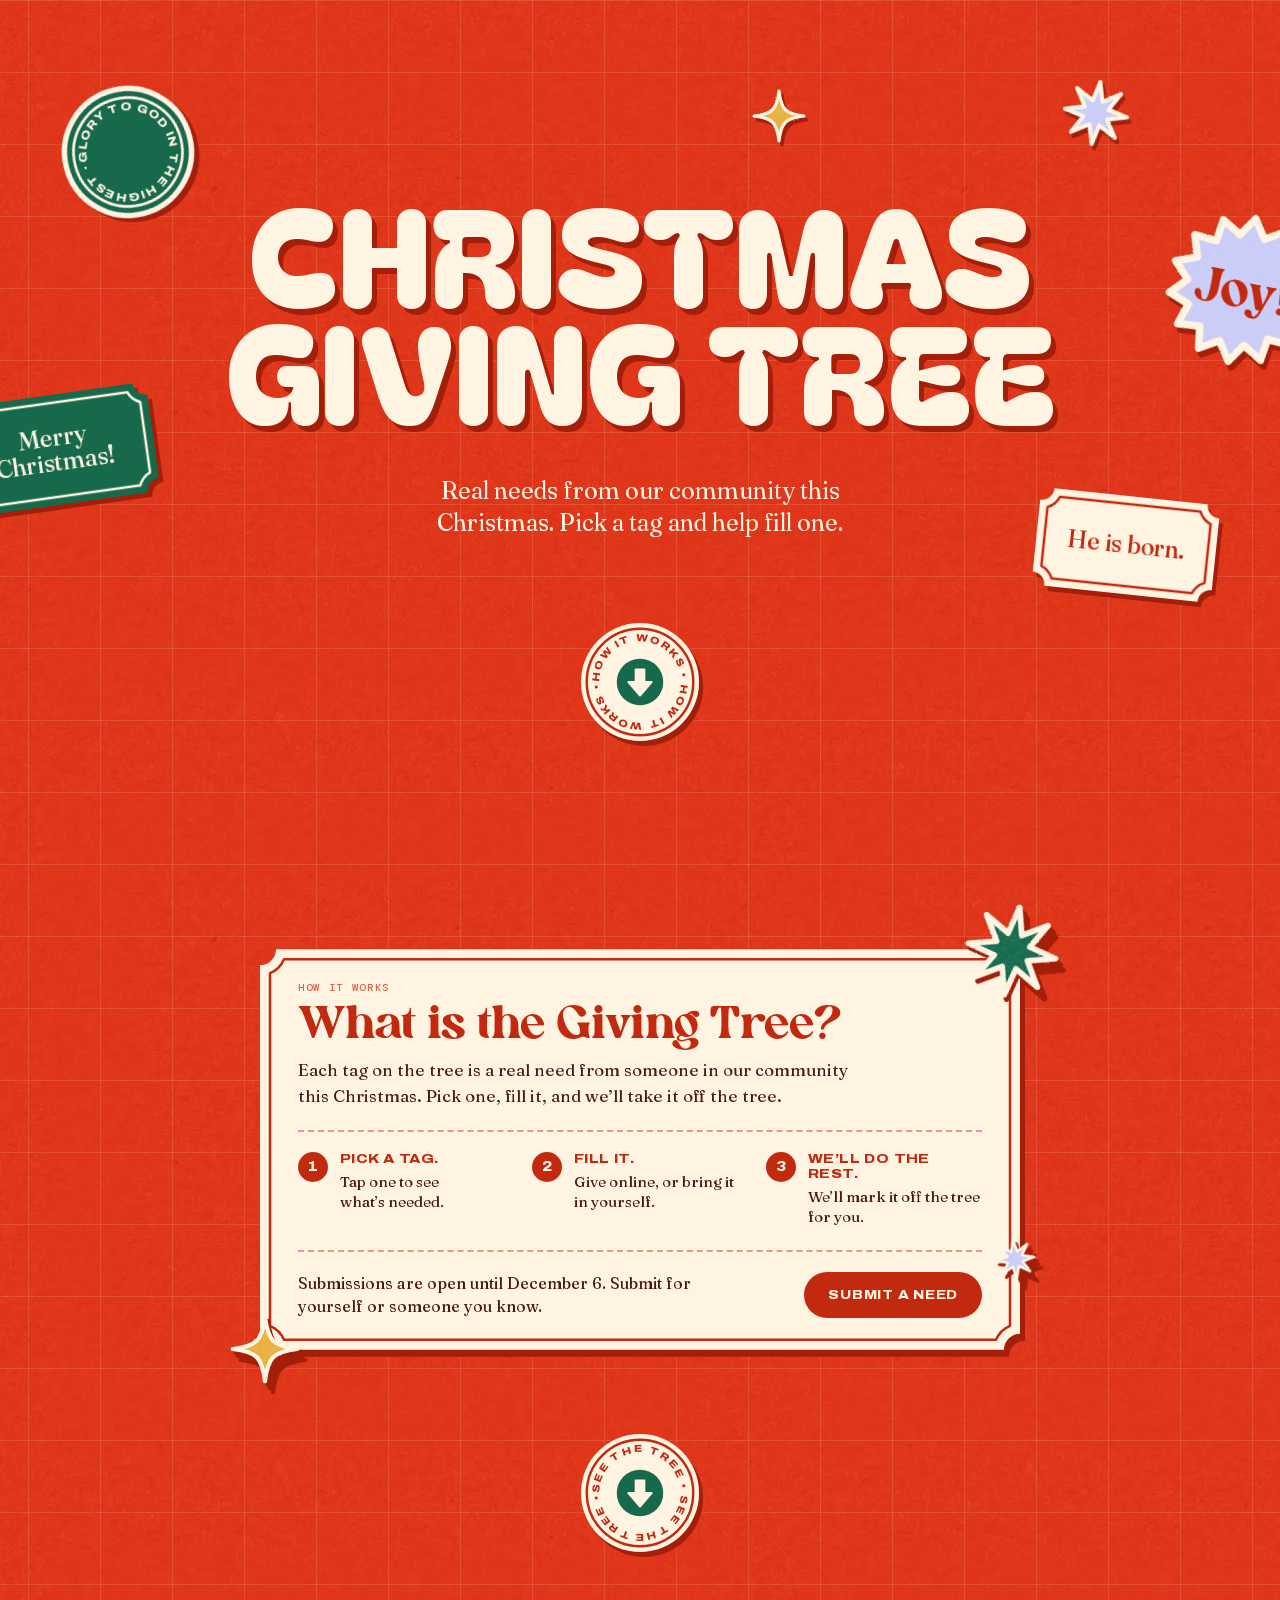
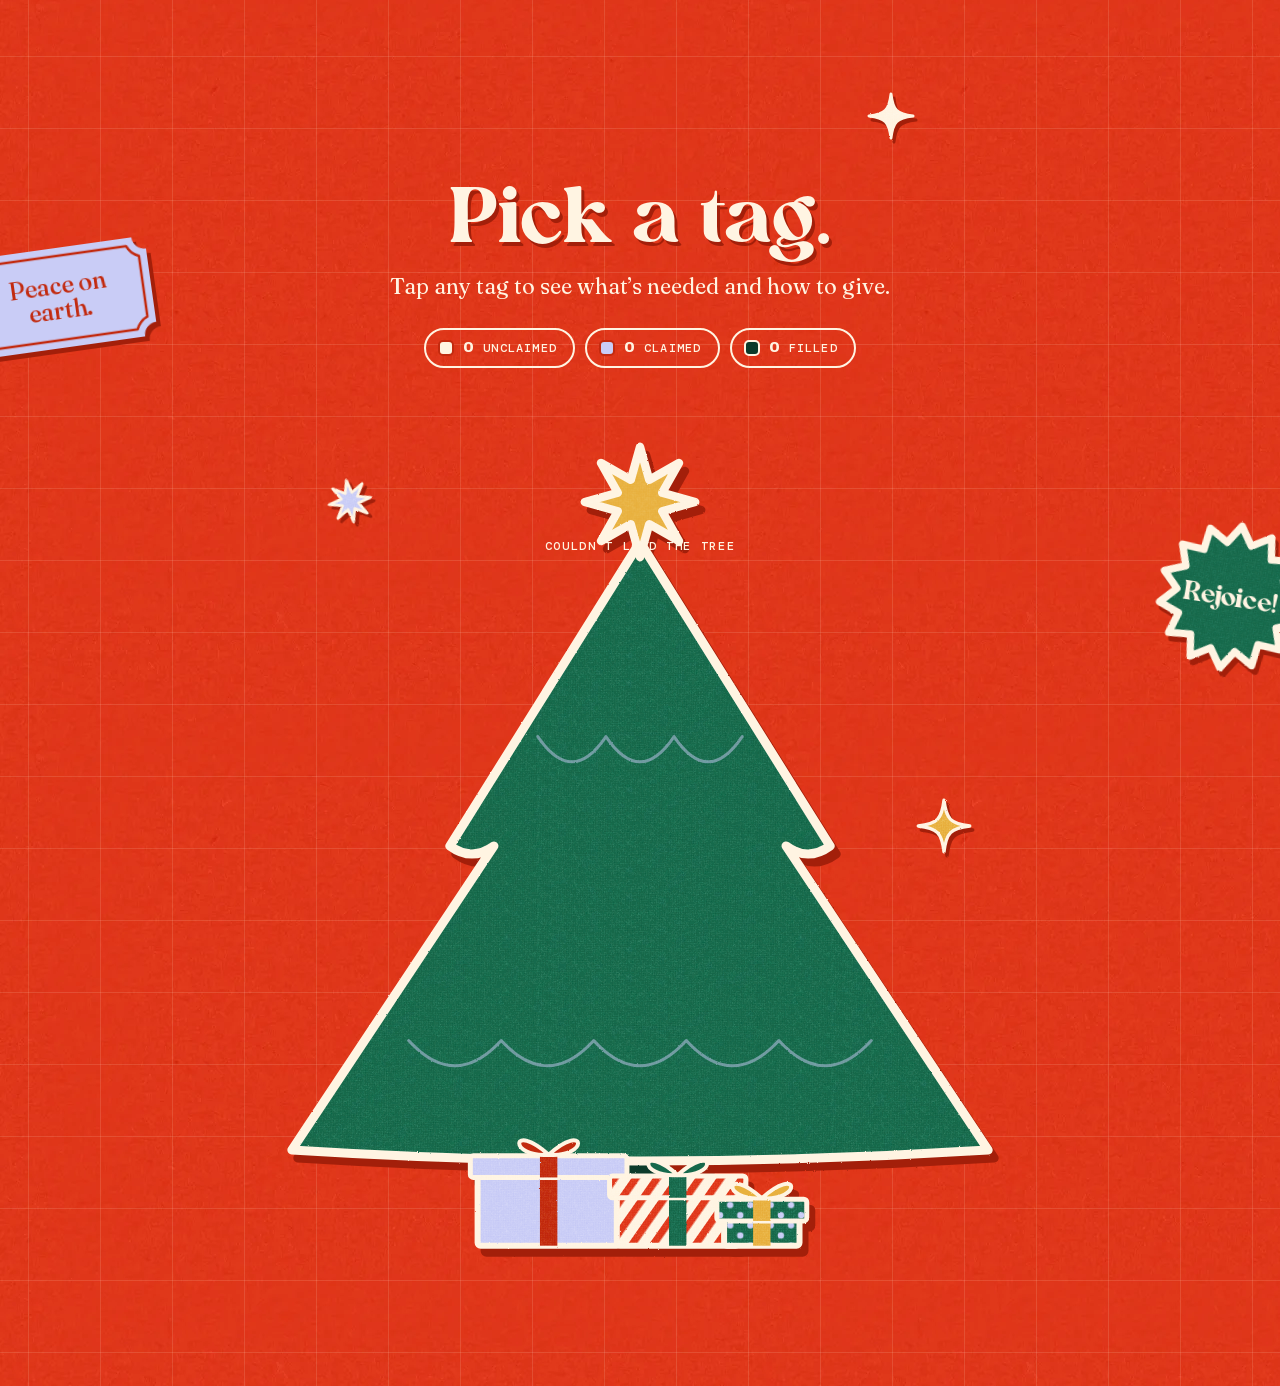
==== commit 766fcc9e: "TV: smaller QR cards with shorter labels Co-Authored-By: Claude Opus 5.5 <noreply@anthropic.com>" ====
--- a/index.html
+++ b/index.html
@@ -334,14 +334,14 @@
 html.tv .stage svg.tree.rv.in{translate:0 0}
 html.tv .stage{width:1000px;margin:0;transform-origin:50% 0;pointer-events:none}   /* drawn at the large size, then scaled to fit */
 html.tv .tvhead{display:flex;align-items:flex-start;gap:44px;position:absolute;top:44px;left:44px;right:44px;z-index:3}
-.tvqr{flex:none;width:300px;padding:26px 26px 20px;background-size:100% 100%;filter:drop-shadow(6px 8px 0 var(--red-deep));color:var(--red-ink);text-align:center}
+.tvqr{flex:none;width:236px;padding:20px 20px 15px;background-size:100% 100%;filter:drop-shadow(6px 8px 0 var(--red-deep));color:var(--red-ink);text-align:center}
 .tvqr svg{display:block;width:100%;height:auto}
-.tvqr span{display:block;margin-top:12px;font:800 15px/1.15 var(--wide);font-stretch:118%;letter-spacing:.04em;text-transform:uppercase;white-space:nowrap}
-.tvl{flex:none;width:300px}
+.tvqr span{display:block;margin-top:9px;font:800 15px/1.15 var(--wide);font-stretch:118%;letter-spacing:.04em;text-transform:uppercase;white-space:nowrap}
+.tvl{flex:none;width:236px}
 .tvt{flex:1;min-width:0}
 .tvt .tvqr{margin:20px 0 0 auto}
 .tvqr[hidden]{display:none}
-.tvtitle{font:400 104px/.86 var(--display);letter-spacing:.005em;text-transform:uppercase;text-shadow:5px 6px 0 var(--red-deep)}
+.tvtitle{font:400 115px/.86 var(--display);letter-spacing:.005em;text-transform:uppercase;text-shadow:5px 6px 0 var(--red-deep)}
 .tvcount{display:flex;flex-direction:column;align-items:flex-start;gap:12px;margin-top:24px}
 .tvcount .chip{height:48px;padding:0 20px 0 14px;font-size:14px;cursor:default}
 .tvcount .chip b{font-size:20px}
@@ -357,8 +357,8 @@
 <body>
 <main class="wrap">
   <header class="tvhead" aria-hidden="true">
-    <div class="tvl"><div class="tvqr" data-link="tvLink"><div></div><span>Scan to pick a tag</span></div><div class="tvcount" id="tvcount"></div></div>
-    <div class="tvt"><div class="tvtitle">Christmas<br>Giving Tree</div><div class="tvqr" data-link="tvSubmitLink" hidden><div></div><span>Scan to submit a need</span></div></div>
+    <div class="tvl"><div class="tvqr" data-link="tvLink"><div></div><span>Pick a tag</span></div><div class="tvcount" id="tvcount"></div></div>
+    <div class="tvt"><div class="tvtitle">Christmas<br>Giving Tree</div><div class="tvqr" data-link="tvSubmitLink" hidden><div></div><span>Submit a need</span></div></div>
   </header>
   <section class="sec hero" id="s1">
     <header class="head"><div class="title" id="title"><h1><span>Christmas</span><span>Giving Tree</span></h1></div><p class="lede">Real needs from our community this Christmas. Pick a tag and help fill one.</p></header>
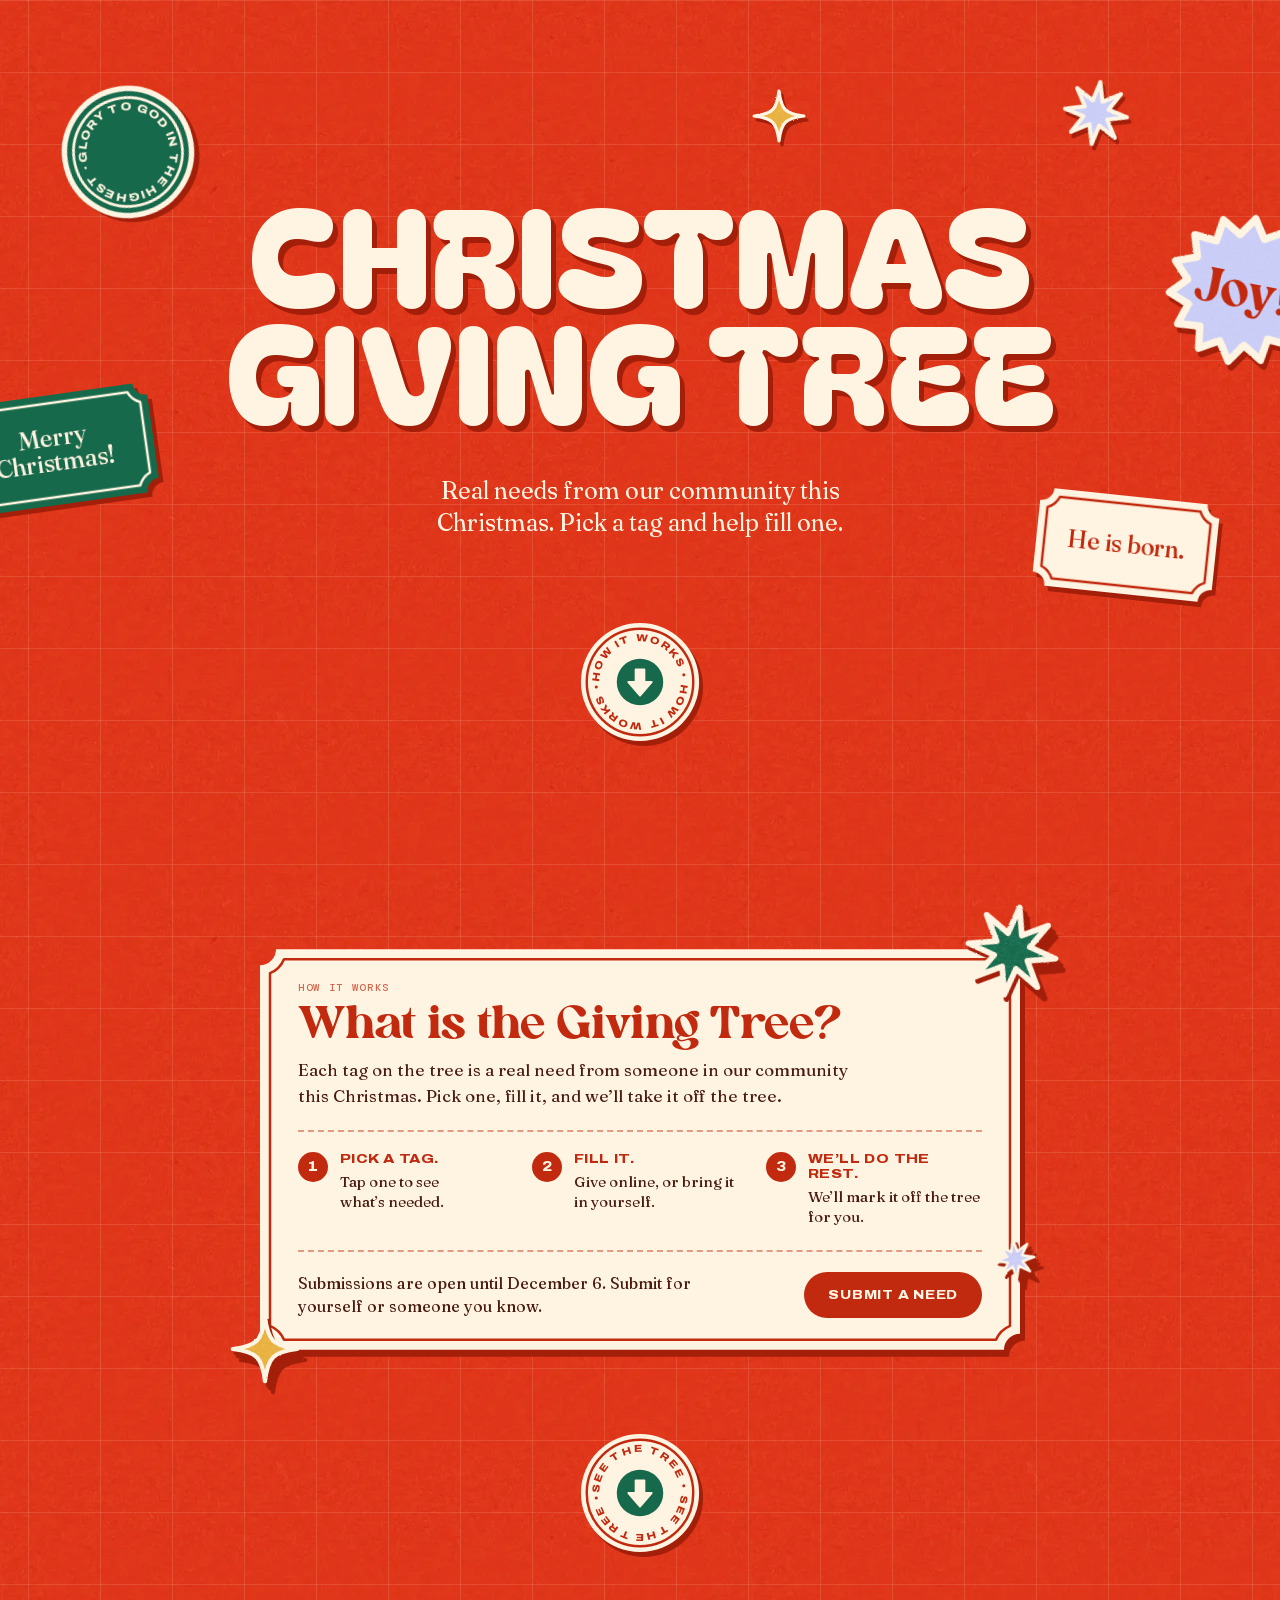
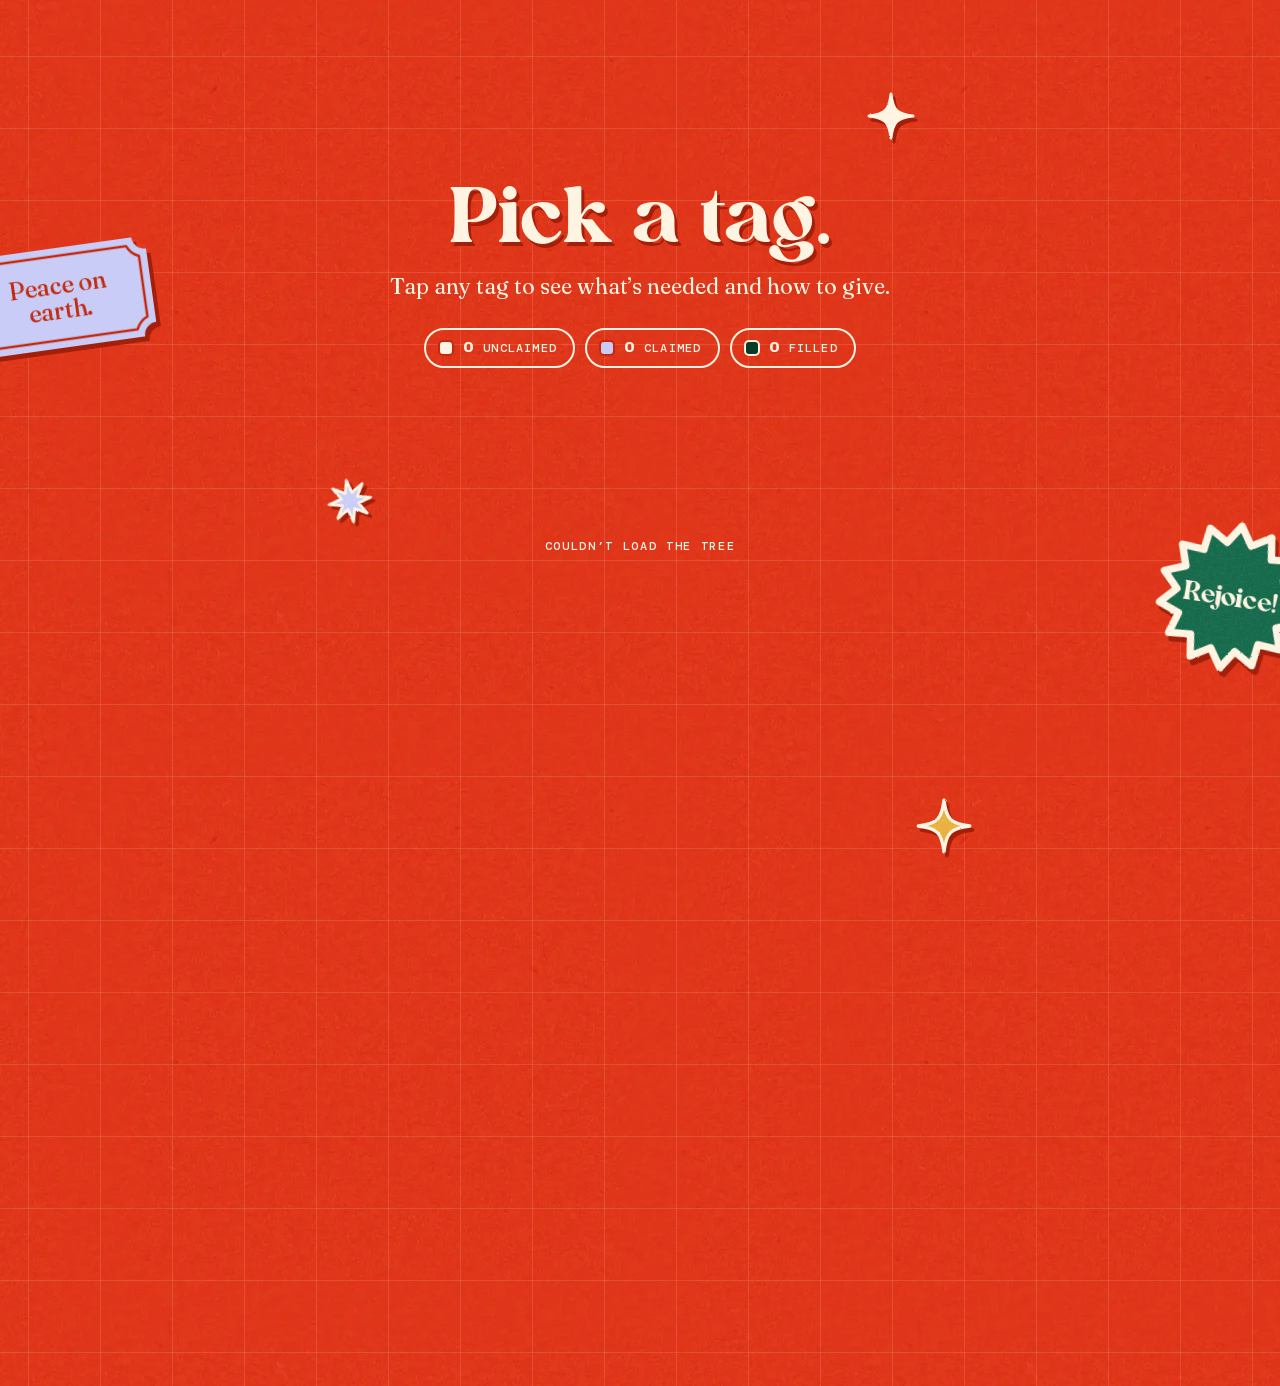
==== commit 21c90364: "TV: full-width title, QR codes on each side, no counts, any resolution The header is laid out at 108" ====
--- a/index.html
+++ b/index.html
@@ -333,18 +333,14 @@
 html.tv #s3{height:100%;display:flow-root;padding:0;overflow:visible}
 html.tv .stage svg.tree.rv.in{translate:0 0}
 html.tv .stage{width:1000px;margin:0;transform-origin:50% 0;pointer-events:none}   /* drawn at the large size, then scaled to fit */
-html.tv .tvhead{display:flex;align-items:flex-start;gap:44px;position:absolute;top:44px;left:44px;right:44px;z-index:3}
+html.tv .tvhead{display:block;position:absolute;top:calc(44px*var(--u,1));left:calc(44px*var(--u,1));width:992px;z-index:3;transform-origin:0 0;transform:scale(var(--u,1))}   /* laid out on a 1080-wide screen, then scaled to the real one */
+html.tv body{background-size:calc(750px*var(--u,1)) calc(750px*var(--u,1))}
 .tvqr{flex:none;width:236px;padding:20px 20px 15px;background-size:100% 100%;filter:drop-shadow(6px 8px 0 var(--red-deep));color:var(--red-ink);text-align:center}
 .tvqr svg{display:block;width:100%;height:auto}
 .tvqr span{display:block;margin-top:9px;font:800 15px/1.15 var(--wide);font-stretch:118%;letter-spacing:.04em;text-transform:uppercase;white-space:nowrap}
-.tvl{flex:none;width:236px}
-.tvt{flex:1;min-width:0}
-.tvt .tvqr{margin:20px 0 0 auto}
+.tvqrs{display:flex;justify-content:space-between;margin-top:20px}
 .tvqr[hidden]{display:none}
-.tvtitle{font:400 115px/.86 var(--display);letter-spacing:.005em;text-transform:uppercase;text-shadow:5px 6px 0 var(--red-deep)}
-.tvcount{display:flex;flex-direction:column;align-items:flex-start;gap:12px;margin-top:24px}
-.tvcount .chip{height:48px;padding:0 20px 0 14px;font-size:14px;cursor:default}
-.tvcount .chip b{font-size:20px}
+.tvtitle{width:max-content;white-space:nowrap;font:400 100px/.9 var(--display);letter-spacing:.005em;text-transform:uppercase;text-shadow:5px 6px 0 var(--red-deep)}
 /* a tag that was just claimed cheers, then settles */
 .tag.just{z-index:6;animation:sway var(--dur) ease-in-out var(--delay) infinite alternate,cheer 1.1s cubic-bezier(.3,1.5,.5,1) 0s 3;
   filter:drop-shadow(0 3px 0 rgba(6,36,24,.5)) drop-shadow(0 0 26px rgba(255,244,226,.85))}
@@ -357,8 +353,11 @@
 <body>
 <main class="wrap">
   <header class="tvhead" aria-hidden="true">
-    <div class="tvl"><div class="tvqr" data-link="tvLink"><div></div><span>Pick a tag</span></div><div class="tvcount" id="tvcount"></div></div>
-    <div class="tvt"><div class="tvtitle">Christmas<br>Giving Tree</div><div class="tvqr" data-link="tvSubmitLink" hidden><div></div><span>Submit a need</span></div></div>
+    <div class="tvtitle">Christmas Giving Tree</div>
+    <div class="tvqrs">
+      <div class="tvqr" data-link="tvLink"><div></div><span>Pick a tag</span></div>
+      <div class="tvqr" data-link="tvSubmitLink" hidden><div></div><span>Submit a need</span></div>
+    </div>
   </header>
   <section class="sec hero" id="s1">
     <header class="head"><div class="title" id="title"><h1><span>Christmas</span><span>Giving Tree</span></h1></div><p class="lede">Real needs from our community this Christmas. Pick a tag and help fill one.</p></header>
@@ -621,7 +620,6 @@
 
 function renderBar(){
   const c={open:0,claimed:0,filled:0}; NEEDS.forEach(n=>c[n.status]++);
-  if(TV) document.getElementById('tvcount').innerHTML=['open','claimed','filled'].map(s=>`<span class="chip"><i class="${s}"></i><b>${c[s]}</b>${LABEL[s]}</span>`).join('');
   bar.innerHTML='';
   const chips=document.createElement('div'); chips.className='chips'; bar.append(chips);
   for(const s of ['open','claimed','filled']){
@@ -1136,13 +1134,15 @@
 // fill the screen under the title: branch tips may run off the sides, the tags stay on screen
 function fitTV(){
   const box=document.getElementById('s3'), L=LAST_L, tree=stage.querySelector('svg.tree'); if(!L||!tree) return;
-  const head=document.querySelector('.tvhead'), title=document.querySelector('.tvtitle');
-  const top=head.offsetTop+title.offsetTop+title.offsetHeight+12, bb=tree.getBBox();
+  const u=box.clientWidth/1080, title=document.querySelector('.tvtitle');
+  document.documentElement.style.setProperty('--u',u);
+  title.style.fontSize='100px'; title.style.fontSize=100*992/title.offsetWidth+'px';   // the title spans the full width
+  const top=u*(44+title.offsetHeight+10), bb=tree.getBBox();
   const reach=Math.max(...L.placed.map(p=>Math.abs(p.x+L.P.T/2-L.cx)+L.P.T/2));
-  const k=Math.min(1.8,(box.clientHeight-top-20)/bb.height,(box.clientWidth/2-28)/reach);
+  const k=Math.min((box.clientHeight-top-20*u)/bb.height,(box.clientWidth/2-28*u)/reach);
   stage.style.scale=k.toFixed(3);
   stage.style.marginLeft=((box.clientWidth-stage.offsetWidth)/2)+'px';
-  stage.style.marginTop=(top-bb.y*k+Math.max(0,(box.clientHeight-top-20-bb.height*k)/2))+'px';
+  stage.style.marginTop=(top-bb.y*k+Math.max(0,(box.clientHeight-top-20*u-bb.height*k)/2))+'px';
 }
 function cheer(){
   if(!JUST.size) return;
